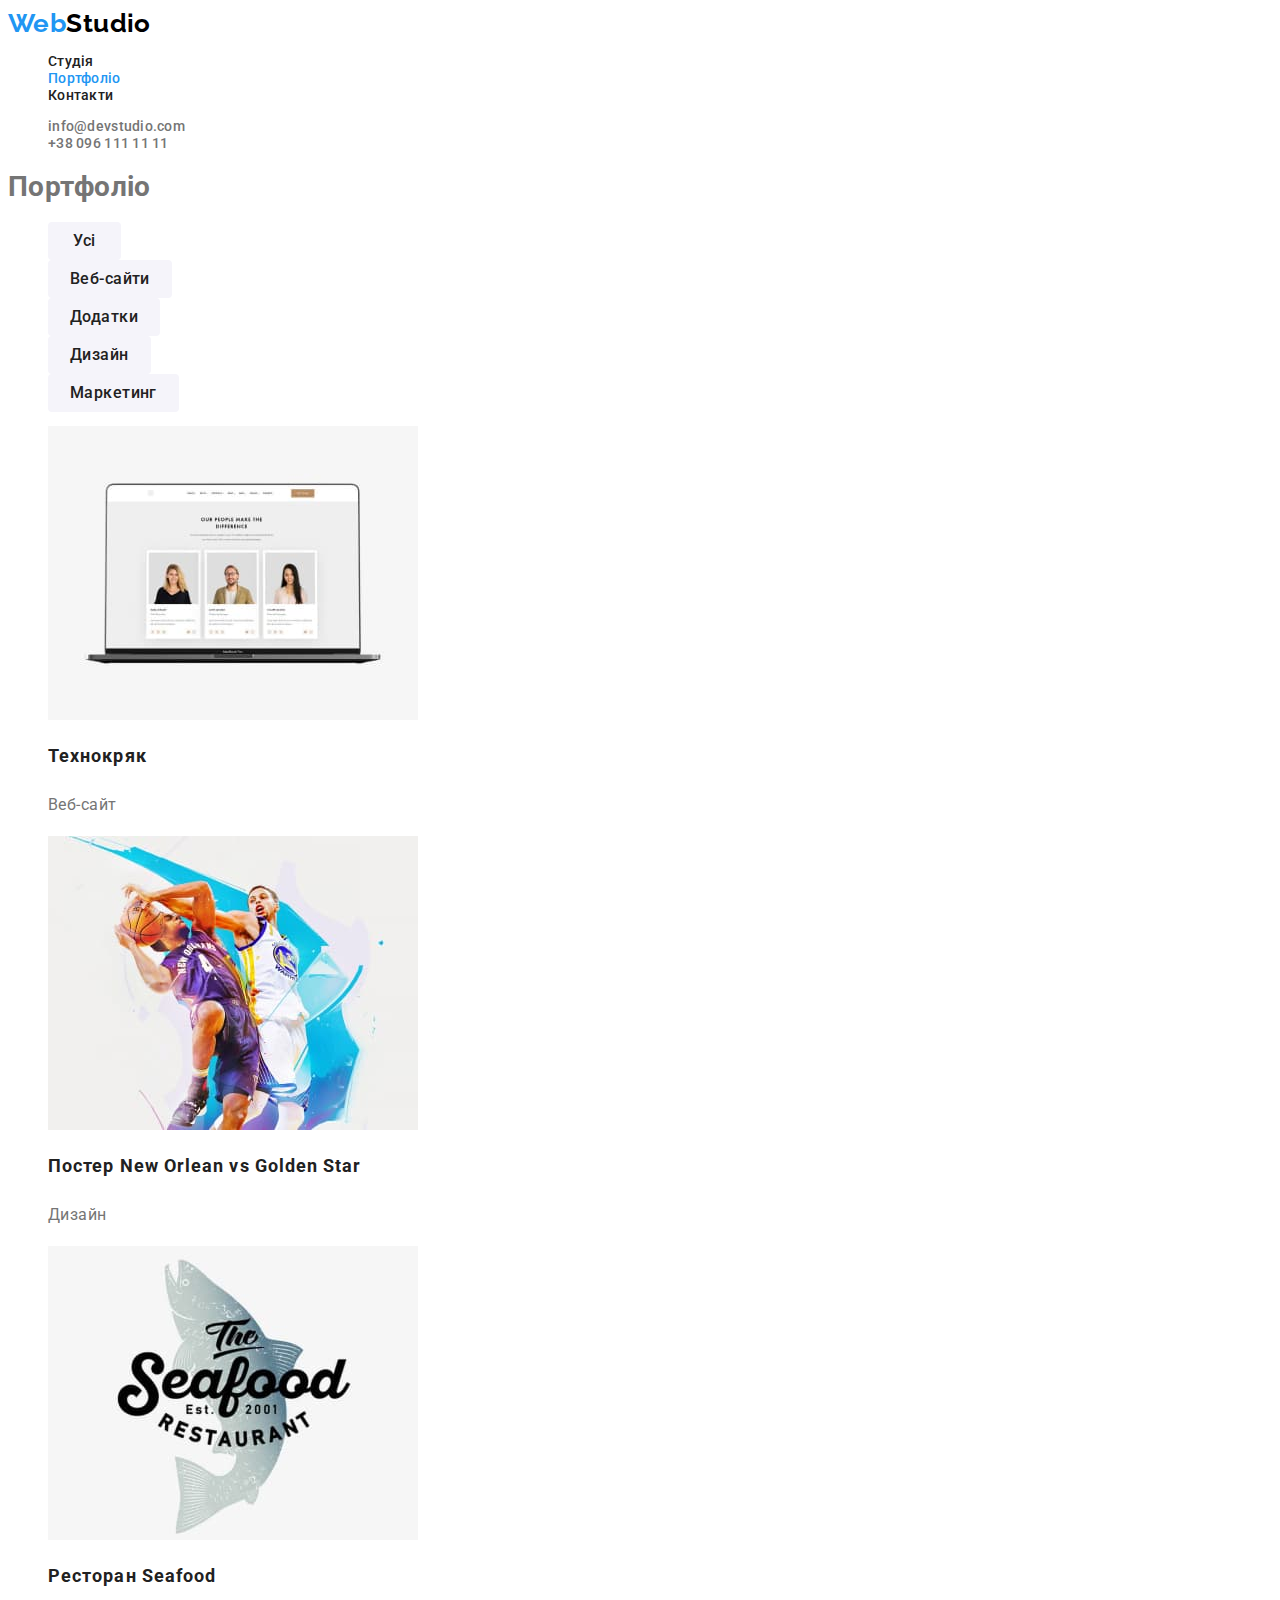
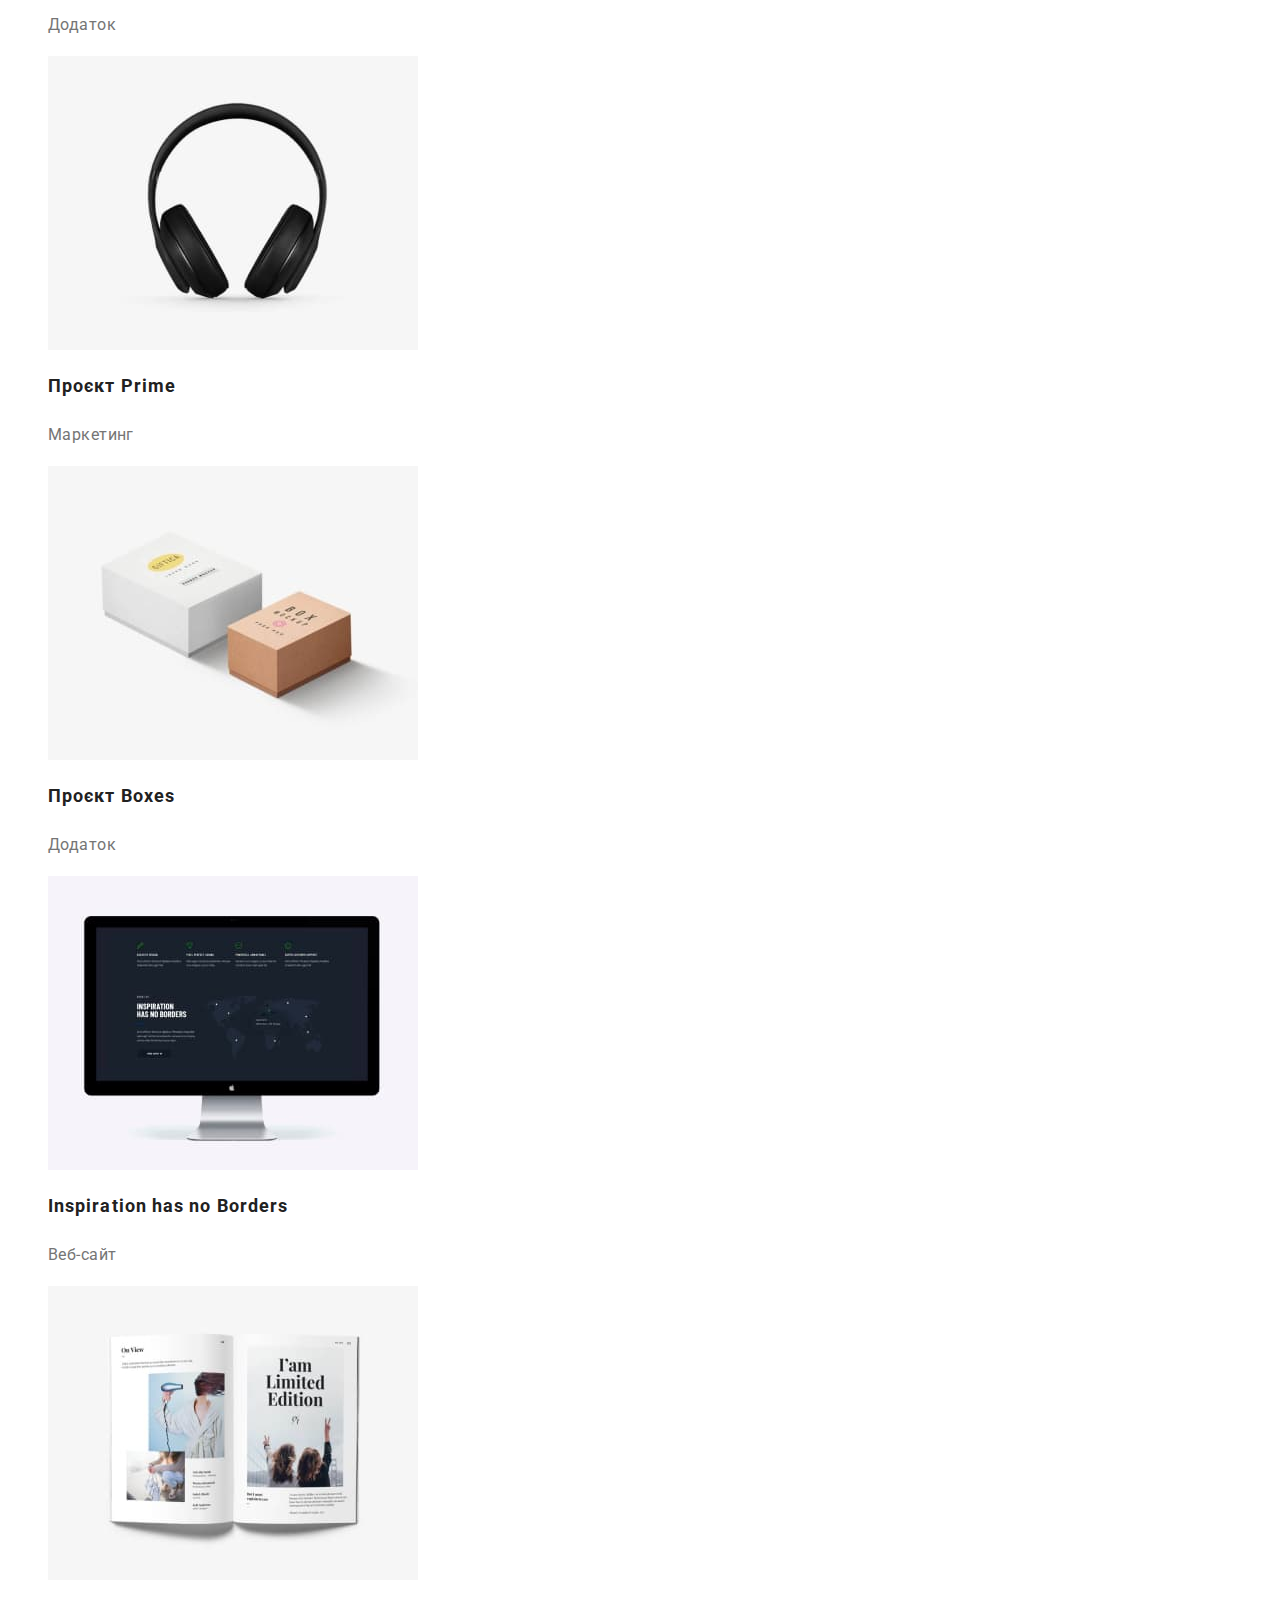
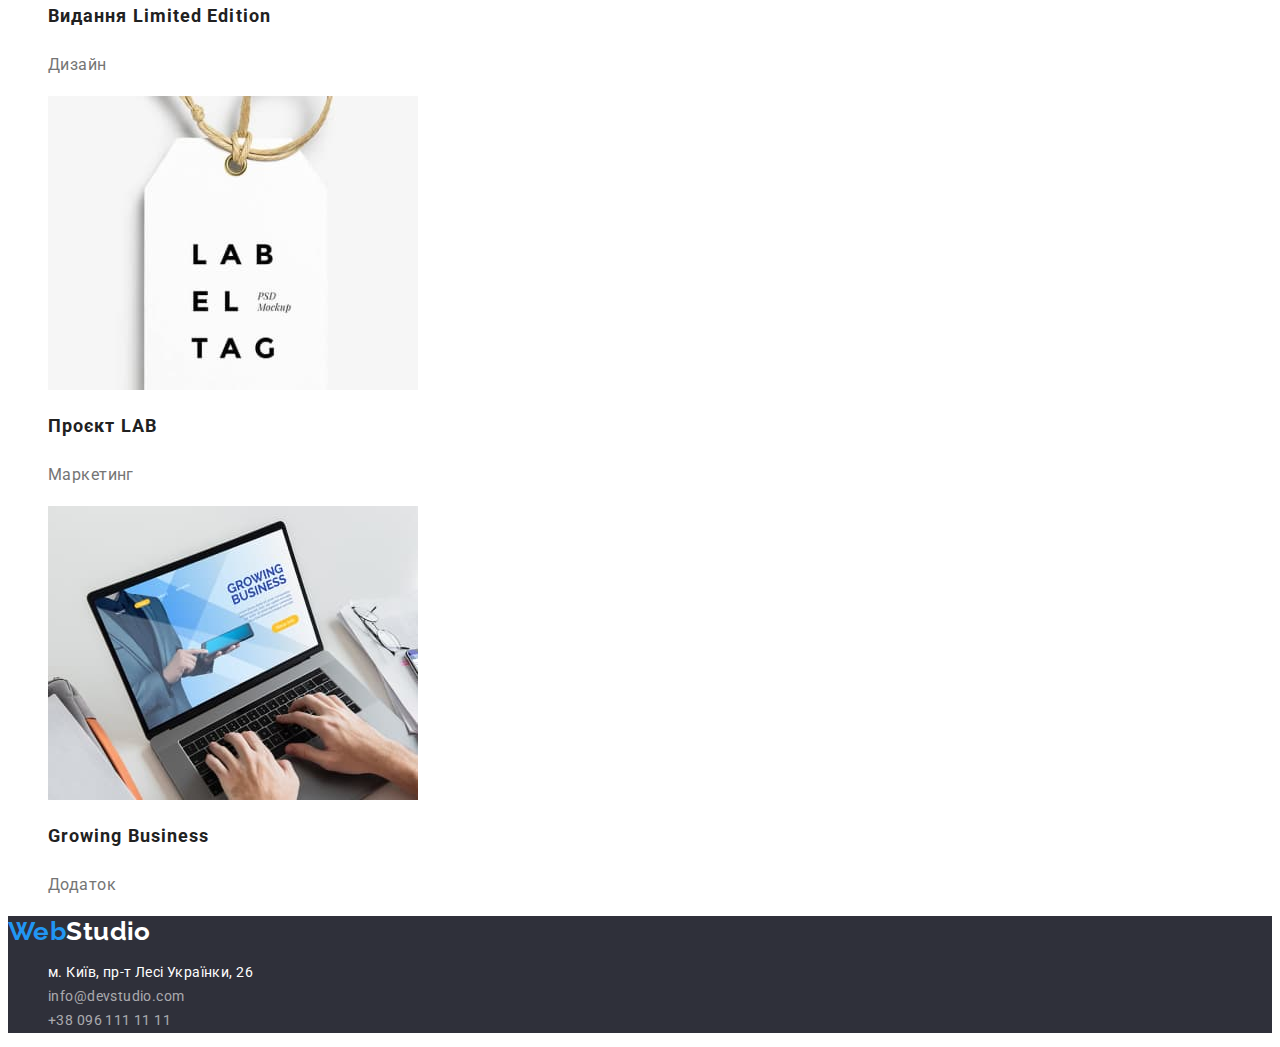
==== portfolio.html @ bb8b854c "добавляет материалы с предидущего дз" ====
<!DOCTYPE html>
<html lang="uk">
  <head>
    <meta charset="UTF-8" />
    <meta http-equiv="X-UA-Compatible" content="IE=edge" />
    <meta name="viewport" content="width=device-width, initial-scale=1.0" />
    <title>Document</title>
    <link
      href="https://fonts.googleapis.com/css2?family=Raleway:wght@700&family=Roboto:wght@400;500;700;900&display=swap"
      rel="stylesheet"
    />
    <link rel="stylesheet" href="./css/styles.css" />
  </head>
  <body>
    <!-- Хедер -->
    <header class="header">
      <nav class="navigation">
        <a href="./index.html" class="logo"><span class="accent">Web</span>Studio</a>
        <ul class="navigation-list list">
          <li class="navigation-link"><a href="./index.html" class="link">Студія</a></li>
          <li class="navigation-link"><a href="./portfolio.html" class="link current">Портфоліо</a></li>
          <li class="navigation-link"><a href="" class="link">Контакти</a></li>
        </ul>
      </nav>
      <ul class="contacts-list list">
        <li class="contacts-item">
          <a href="mailto:info@devstudio.com" class="link">info@devstudio.com</a>
        </li>
        <li class="contacts-item">
          <a href="tel:+380961111111" class="link">+38 096 111 11 11</a>
        </li>
      </ul>
    </header>
    <!-- Основний контент сторінки -->
    <main>
      <section class="gallery">
        <h1 class="gallery-title">Портфоліо</h1>
        <ul class="button-list list">
          <li><button type="button" class="button">Усі</button></li>
          <li><button type="button" class="button">Веб-сайти</button></li>
          <li><button type="button" class="button">Додатки</button></li>
          <li><button type="button" class="button">Дизайн</button></li>
          <li><button type="button" class="button">Маркетинг</button></li>
        </ul>
        <ul class="gallery-list list">
          <li>
            <img
              src="./images/portfolio-gallery-1.jpg"
              alt="ноутбук на якому включений сайт"
              width="370"
            />
            <h2 class="gallery-subtitle">Технокряк</h2>
            <p class="gallery-text">Веб-сайт</p>
          </li>
          <li>
            <img
              src="./images/portfolio-gallery-2.jpg"
              alt="два баскетболіста борються за м'яч"
              width="370"
            />
            <h2 class="gallery-subtitle">
              Постер <span lang="en">New Orlean vs Golden Star</span>
            </h2>
            <p class="gallery-text">Дизайн</p>
          </li>
          <li>
            <img
              src="./images/portfolio-gallery-3.jpg"
              alt="риба з лого ресторану сі фуд"
              width="370"
            />
            <h2 class="gallery-subtitle">Ресторан <span lang="en">Seafood</span></h2>
            <p class="gallery-text">Додаток</p>
          </li>
          <li>
            <img src="./images/portfolio-gallery-4.jpg" alt="чорні навушники" width="370" />
            <h2 class="gallery-subtitle">Проєкт <span lang="en">Prime</span></h2>
            <p class="gallery-text">Маркетинг</p>
          </li>
          <li>
            <img
              src="./images/portfolio-gallery-5.jpg"
              alt="біла та коричнева коробки"
              width="370"
            />
            <h2 class="gallery-subtitle">Проєкт <span lang="en">Boxes</span></h2>
            <p class="gallery-text">Додаток</p>
          </li>
          <li>
            <img
              src="./images/portfolio-gallery-6.jpg"
              alt="екран комп'ютера з включеним сайтом"
              width="370"
            />
            <h2 class="gallery-subtitle" lang="en">Inspiration has no Borders</h2>
            <p class="gallery-text">Веб-сайт</p>
          </li>
          <li>
            <img
              src="./images/portfolio-gallery-7.jpg"
              alt="журнал с картинками та заголовком лімітед едішн"
              width="370"
            />
            <h2 class="gallery-subtitle">Видання <span lang="en">Limited Edition</span></h2>
            <p class="gallery-text">Дизайн</p>
          </li>
          <li>
            <img
              src="./images/portfolio-gallery-8.jpg"
              alt="біла етикетка з надписом лейбл тег"
              width="370"
            />
            <h2 class="gallery-subtitle">Проєкт <span lang="en">LAB</span></h2>
            <p class="gallery-text">Маркетинг</p>
          </li>
          <li>
            <img
              src="./images/portfolio-gallery-9.jpg"
              alt="людина працює з додатком гроуін бізнесс на ноутбуці"
              width="370"
            />
            <h2 class="gallery-subtitle" lang="en">Growing Business</h2>
            <p class="gallery-text">Додаток</p>
          </li>
        </ul>
      </section>
    </main>
    <!-- футер -->
    <footer class="footer">
      <a href="./" class="logo"><span class="accent">Web</span>Studio</a>
      <address class="adress">
        <ul class="adress-list list">
          <li class="adress-item">
            <a
              href="https://goo.gl/maps/CPtrU1FHBa2aNyZL9"
              target="_blank"
              rel="noopener noreferrer nofollow"
              class="link"
              >м. Київ, пр-т Лесі Українки, 26</a
            >
          </li>
          <li class="adress-item">
            <a href="mailto:info@devstudio.com" class="link contact">info@devstudio.com</a>
          </li>
          <li class="adress-item">
            <a href="tel:+380961111111" class="link contact">+38 096 111 11 11</a>
          </li>
        </ul>
      </address>
    </footer>
  </body>
</html>
---- css/styles.css ----
/* primary text color #757575
 secondary text color #212121
 accent color #2196F3
 logo primary color #000000
 adress contacts color rgba(255, 255, 255, 0.6);  
 page white color #FFFFFF
 hero background #2F303A
 secondary background color #F5F4FA*/

:root {
  --primary-text-color: #757575;
  --secondary-text-color: #212121;
  --accent-color: #2196f3;
  --logo-primary-color: #000000;
  --page-white-color: #ffffff;
  --hero-background-color: #2f303a;
  --secondary-background-color: #f5f4fa;
  --adress-contacts-color: rgba(255, 255, 255, 0.6);
}

/* УТИЛИТЫ */
/* ---------------------------- */

body {
  font-family: 'Roboto', sans-serif;
  font-size: 14px;
  letter-spacing: 0.03em;
  color: var(--primary-text-color);
}

.link {
  text-decoration: none;
}

.navigation-link .link.current {
  color: var(--accent-color);
}

/* ---------------------------- */

.logo {
  font-family: 'Raleway', sans-serif;
  font-weight: 700;
  font-size: 26px;
  line-height: 1.19;
  text-decoration: none;
  color: var(--logo-primary-color);
}

.list {
  list-style: none;
}

.title {
  font-size: 36px;
  line-height: 1.17;
  text-align: center;
  color: var(--secondary-text-color);
}

.accent {
  color: var(--accent-color);
}

.button {
  font-family: inherit;
  font-weight: 700;
  font-size: 16px;
  line-height: 1.88;
  letter-spacing: 0.06em;
  color: var(--page-white-color);

  background-color: var(--accent-color);

  cursor: pointer;

  border: none;
  border-radius: 4px;
  padding: 10px 32px;
  min-width: 73px;
}

/* хедер */

.navigation-list .link {
  font-weight: 500;
  line-height: 1.14;
  letter-spacing: 0.02em;
  color: var(--secondary-text-color);
}

.navigation-list .link:hover,
.navigation-list .link:focus {
  color: var(--accent-color);
}

.contacts-list .link {
  font-weight: 500;
  font-size: 14px;
  line-height: 1.14;
  letter-spacing: 0.02em;
  color: inherit;
}

.contacts-list .link:hover,
.contacts-list .link:focus {
  color: var(--accent-color);
}

/* герой */

.hero {
  background-color: var(--hero-background-color);
}

.hero-title {
  font-weight: 900;
  font-size: 44px;
  line-height: 1.36;
  text-align: center;
  letter-spacing: 0.06em;
  text-transform: uppercase;
  color: var(--page-white-color);
}

.hero .button {
  font-family: inherit;
  font-weight: 700;
  font-size: 16px;
  line-height: 1.88;
  letter-spacing: 0.06em;
  color: var(--page-white-color);

  background-color: var(--accent-color);

  cursor: pointer;
}

/* Секція наші переваги */

.features-subtitle {
  font-size: inherit;
  line-height: 1.14;
  text-transform: uppercase;
  color: var(--secondary-text-color);
}

.features-text {
  line-height: 1.71;
}

/* Секція чим ми займаємось */

/* Секція наша команда */

.team {
  background-color: var(--secondary-background-color);
}

.team-subtitle {
  font-weight: 500;
  font-size: 16px;
  line-height: 1.19;
  text-align: center;
  color: var(--secondary-text-color);
}

.team .position {
  font-size: 16px;
  line-height: 1.19;
  text-align: center;
}

/* футер */

.footer {
  background-color: var(--hero-background-color);
}

.footer .logo {
  color: var(--page-white-color);
}

.adress .link {
  font-style: normal;
}

.adress .link.contact {
  color: var(--adress-contacts-color);
  line-height: 1.71;
}

.adress .link.contact:hover,
.adress .link.contact:focus {
  color: var(--accent-color);
}

.adress .link {
  color: var(--page-white-color);
  line-height: 1.71;
}

.adress .link:hover,
.adress .link:focus {
  color: var(--accent-color);
}

/* сторінка портфоліо */

/* Основний контент сторінки портфоліо */

.gallery .button {
  font-weight: 500;
  line-height: 1.62;
  letter-spacing: inherit;
  color: var(--secondary-text-color);

  background-color: var(--secondary-background-color);

  padding: 6px 22px;
}

.gallery .button:hover,
.gallery .button:focus {
  background-color: var(--accent-color);
  color: var(--page-white-color);
}

.gallery-subtitle {
  font-size: 18px;
  line-height: 2;
  letter-spacing: 0.06em;
  color: var(--secondary-text-color);
}

.gallery-text {
  font-size: 16px;
  line-height: 1.88;
}
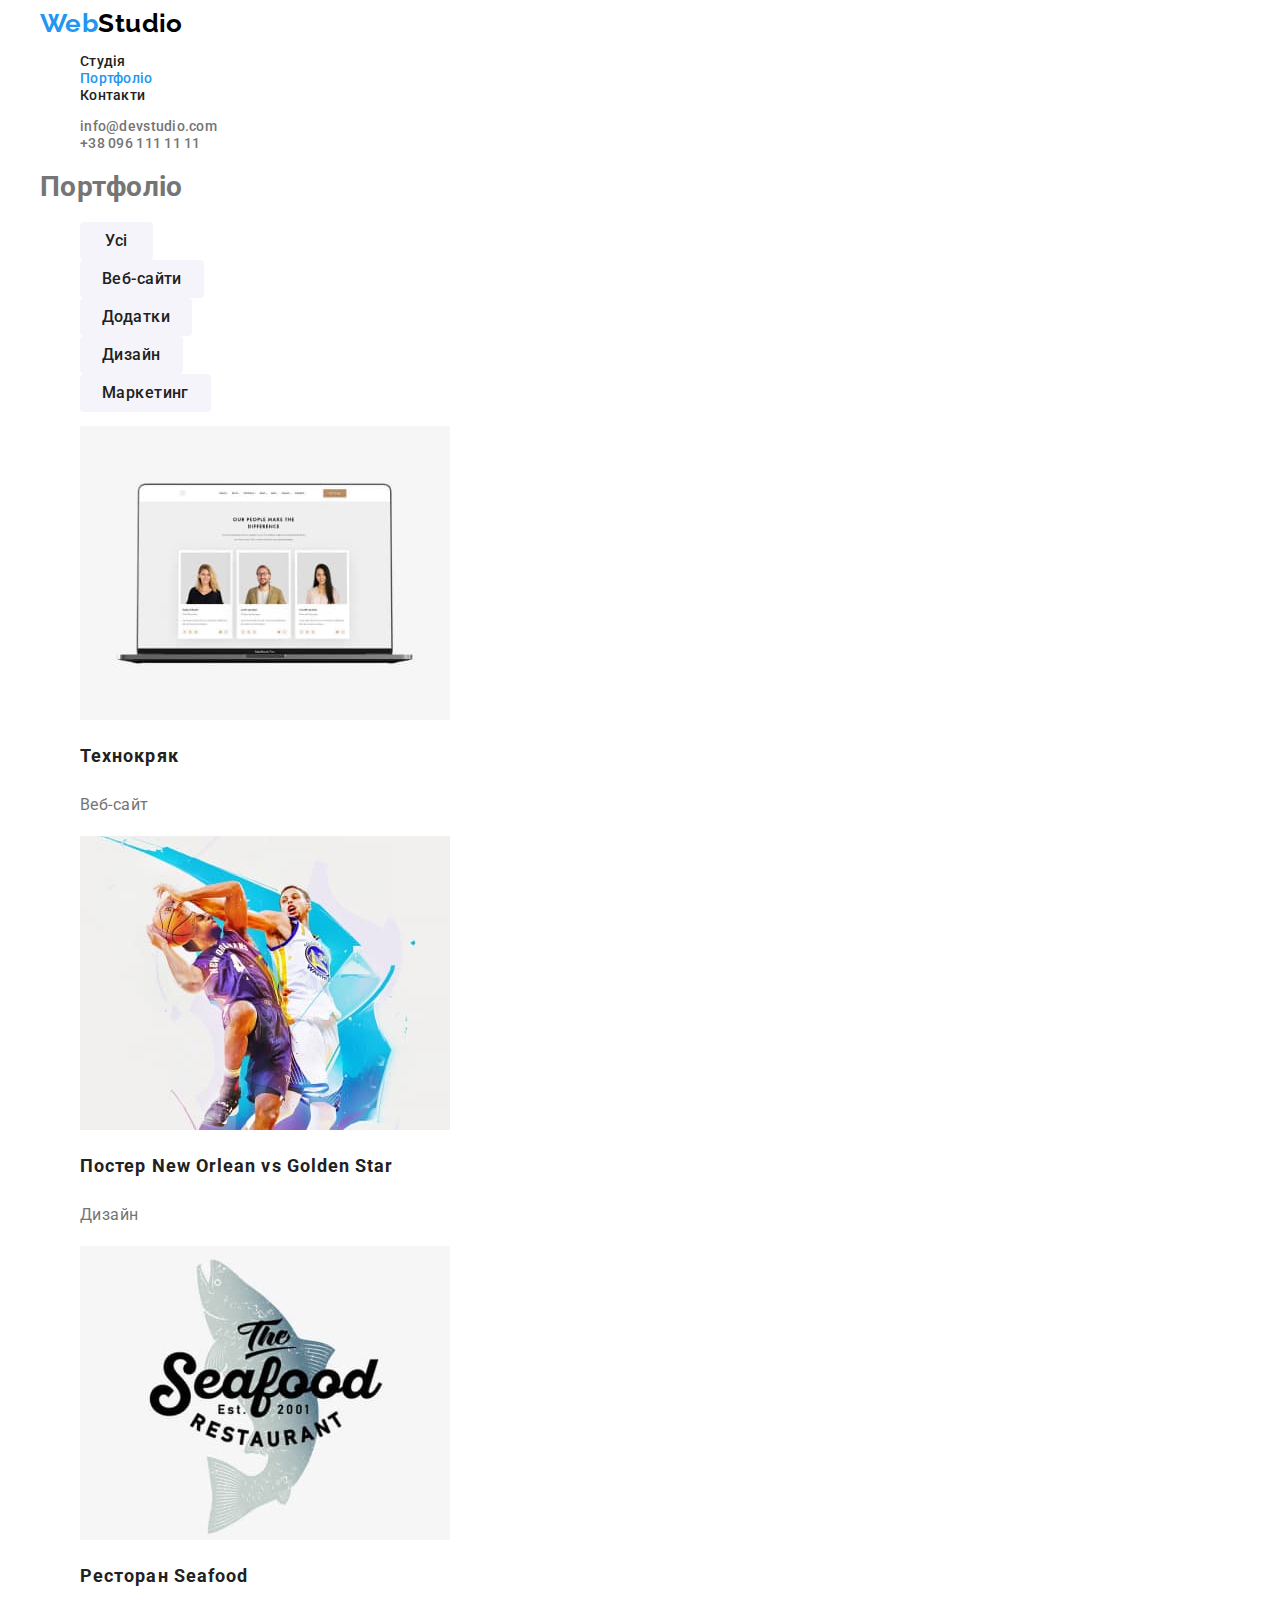
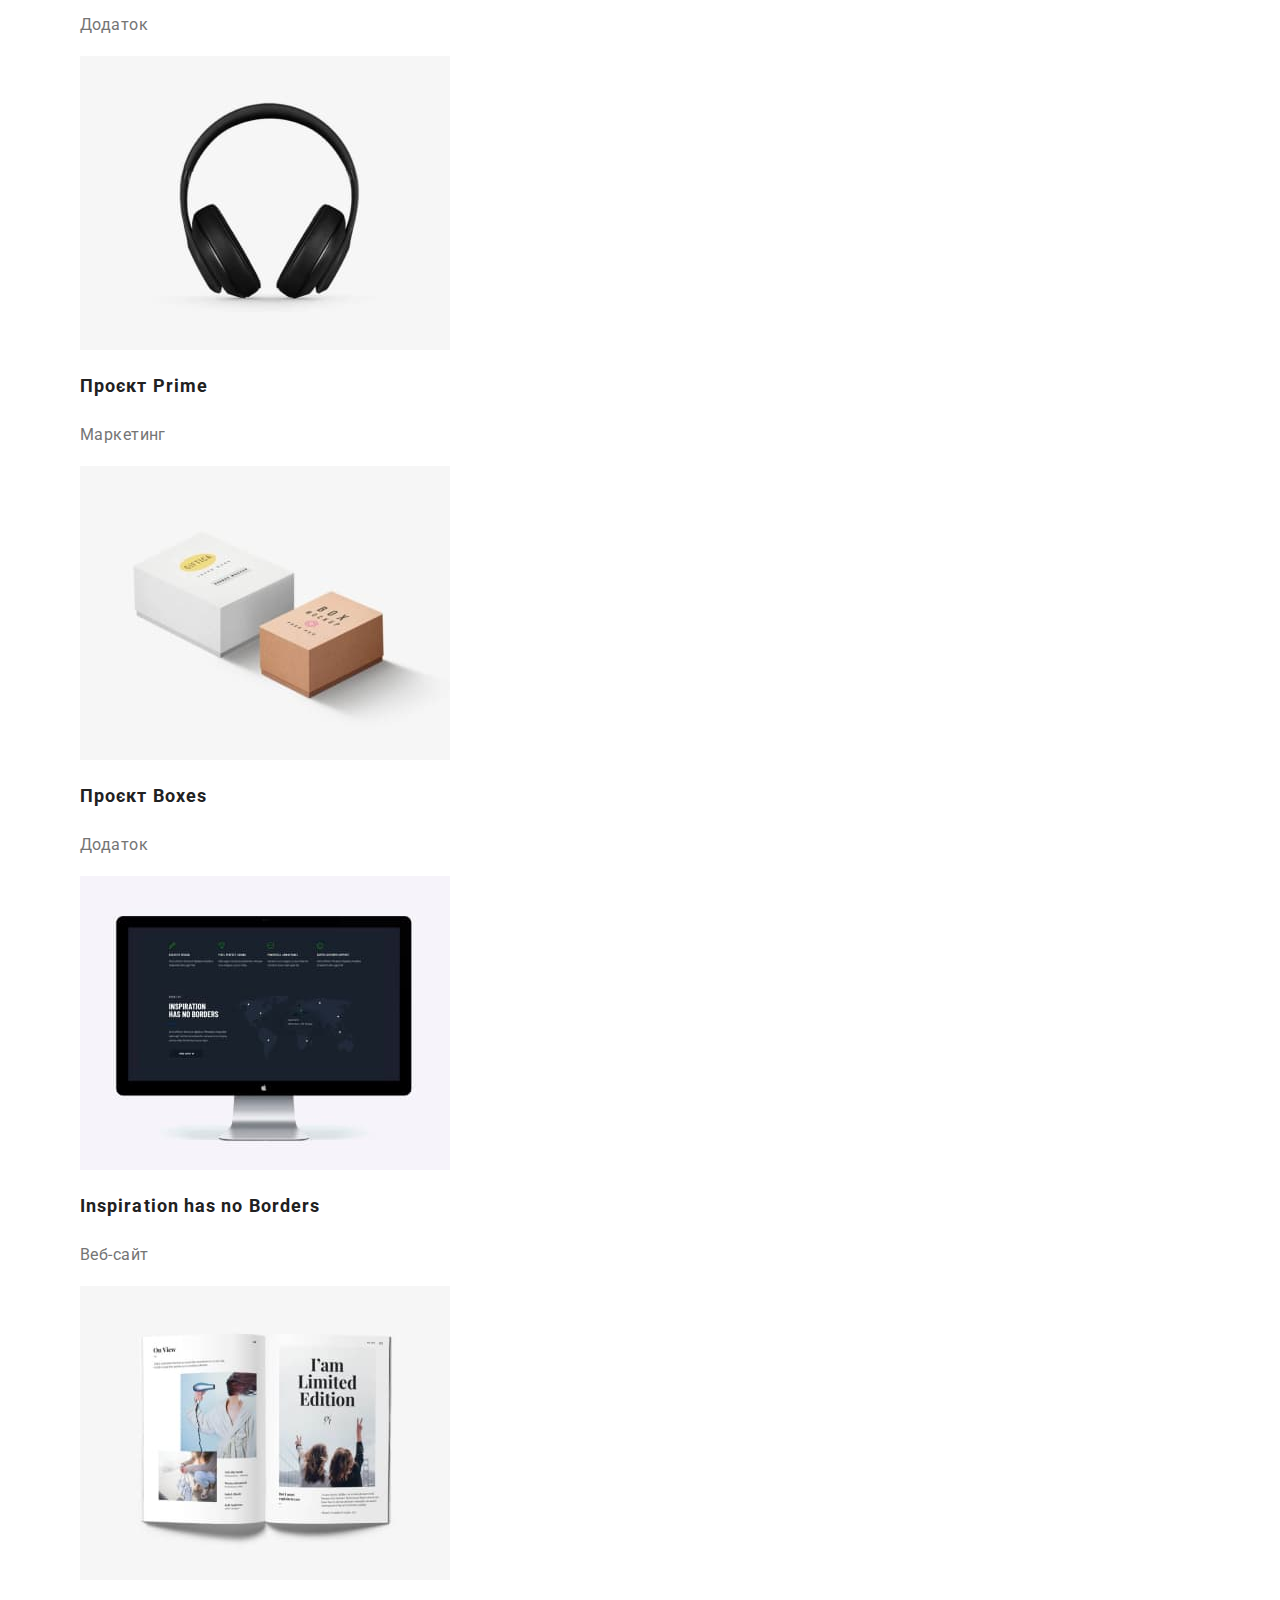
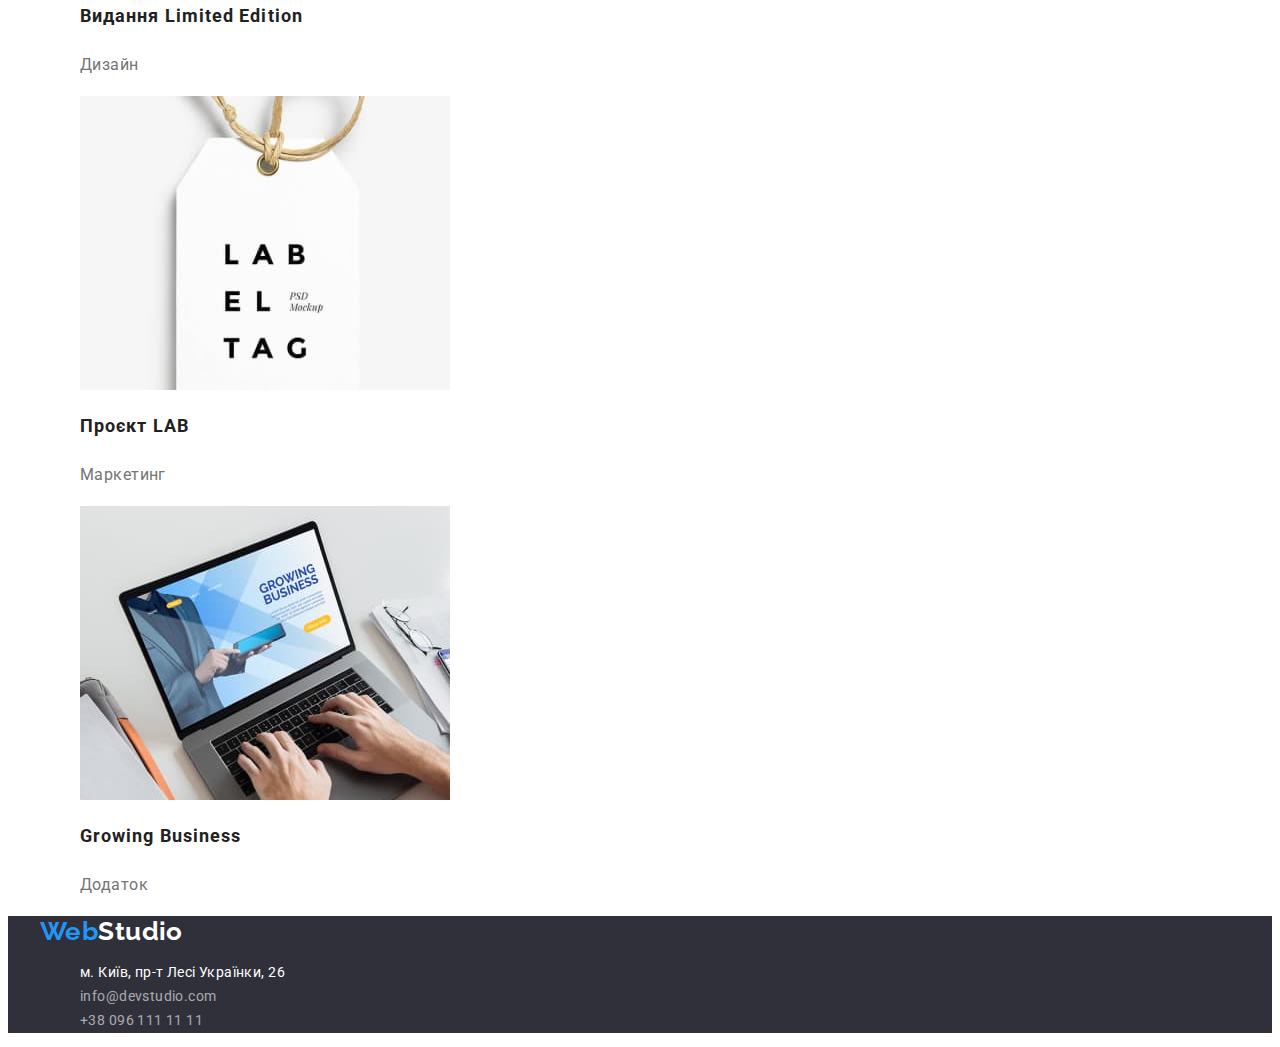
==== commit 58ed7762: "добавляет утилиту container" ====
--- a/portfolio.html
+++ b/portfolio.html
@@ -14,139 +14,147 @@
   <body>
     <!-- Хедер -->
     <header class="header">
-      <nav class="navigation">
-        <a href="./index.html" class="logo"><span class="accent">Web</span>Studio</a>
-        <ul class="navigation-list list">
-          <li class="navigation-link"><a href="./index.html" class="link">Студія</a></li>
-          <li class="navigation-link"><a href="./portfolio.html" class="link current">Портфоліо</a></li>
-          <li class="navigation-link"><a href="" class="link">Контакти</a></li>
+      <div class="container">
+        <nav class="navigation">
+          <a href="./index.html" class="logo"><span class="accent">Web</span>Studio</a>
+          <ul class="navigation-list list">
+            <li class="navigation-link"><a href="./index.html" class="link">Студія</a></li>
+            <li class="navigation-link">
+              <a href="./portfolio.html" class="link current">Портфоліо</a>
+            </li>
+            <li class="navigation-link"><a href="" class="link">Контакти</a></li>
+          </ul>
+        </nav>
+        <ul class="contacts-list list">
+          <li class="contacts-item">
+            <a href="mailto:info@devstudio.com" class="link">info@devstudio.com</a>
+          </li>
+          <li class="contacts-item">
+            <a href="tel:+380961111111" class="link">+38 096 111 11 11</a>
+          </li>
         </ul>
-      </nav>
-      <ul class="contacts-list list">
-        <li class="contacts-item">
-          <a href="mailto:info@devstudio.com" class="link">info@devstudio.com</a>
-        </li>
-        <li class="contacts-item">
-          <a href="tel:+380961111111" class="link">+38 096 111 11 11</a>
-        </li>
-      </ul>
+      </div>
     </header>
     <!-- Основний контент сторінки -->
     <main>
       <section class="gallery">
-        <h1 class="gallery-title">Портфоліо</h1>
-        <ul class="button-list list">
-          <li><button type="button" class="button">Усі</button></li>
-          <li><button type="button" class="button">Веб-сайти</button></li>
-          <li><button type="button" class="button">Додатки</button></li>
-          <li><button type="button" class="button">Дизайн</button></li>
-          <li><button type="button" class="button">Маркетинг</button></li>
-        </ul>
-        <ul class="gallery-list list">
-          <li>
-            <img
-              src="./images/portfolio-gallery-1.jpg"
-              alt="ноутбук на якому включений сайт"
-              width="370"
-            />
-            <h2 class="gallery-subtitle">Технокряк</h2>
-            <p class="gallery-text">Веб-сайт</p>
-          </li>
-          <li>
-            <img
-              src="./images/portfolio-gallery-2.jpg"
-              alt="два баскетболіста борються за м'яч"
-              width="370"
-            />
-            <h2 class="gallery-subtitle">
-              Постер <span lang="en">New Orlean vs Golden Star</span>
-            </h2>
-            <p class="gallery-text">Дизайн</p>
-          </li>
-          <li>
-            <img
-              src="./images/portfolio-gallery-3.jpg"
-              alt="риба з лого ресторану сі фуд"
-              width="370"
-            />
-            <h2 class="gallery-subtitle">Ресторан <span lang="en">Seafood</span></h2>
-            <p class="gallery-text">Додаток</p>
-          </li>
-          <li>
-            <img src="./images/portfolio-gallery-4.jpg" alt="чорні навушники" width="370" />
-            <h2 class="gallery-subtitle">Проєкт <span lang="en">Prime</span></h2>
-            <p class="gallery-text">Маркетинг</p>
-          </li>
-          <li>
-            <img
-              src="./images/portfolio-gallery-5.jpg"
-              alt="біла та коричнева коробки"
-              width="370"
-            />
-            <h2 class="gallery-subtitle">Проєкт <span lang="en">Boxes</span></h2>
-            <p class="gallery-text">Додаток</p>
-          </li>
-          <li>
-            <img
-              src="./images/portfolio-gallery-6.jpg"
-              alt="екран комп'ютера з включеним сайтом"
-              width="370"
-            />
-            <h2 class="gallery-subtitle" lang="en">Inspiration has no Borders</h2>
-            <p class="gallery-text">Веб-сайт</p>
-          </li>
-          <li>
-            <img
-              src="./images/portfolio-gallery-7.jpg"
-              alt="журнал с картинками та заголовком лімітед едішн"
-              width="370"
-            />
-            <h2 class="gallery-subtitle">Видання <span lang="en">Limited Edition</span></h2>
-            <p class="gallery-text">Дизайн</p>
-          </li>
-          <li>
-            <img
-              src="./images/portfolio-gallery-8.jpg"
-              alt="біла етикетка з надписом лейбл тег"
-              width="370"
-            />
-            <h2 class="gallery-subtitle">Проєкт <span lang="en">LAB</span></h2>
-            <p class="gallery-text">Маркетинг</p>
-          </li>
-          <li>
-            <img
-              src="./images/portfolio-gallery-9.jpg"
-              alt="людина працює з додатком гроуін бізнесс на ноутбуці"
-              width="370"
-            />
-            <h2 class="gallery-subtitle" lang="en">Growing Business</h2>
-            <p class="gallery-text">Додаток</p>
-          </li>
-        </ul>
+        <div class="container">
+          <h1 class="gallery-title">Портфоліо</h1>
+          <ul class="button-list list">
+            <li><button type="button" class="button">Усі</button></li>
+            <li><button type="button" class="button">Веб-сайти</button></li>
+            <li><button type="button" class="button">Додатки</button></li>
+            <li><button type="button" class="button">Дизайн</button></li>
+            <li><button type="button" class="button">Маркетинг</button></li>
+          </ul>
+          <ul class="gallery-list list">
+            <li>
+              <img
+                src="./images/portfolio-gallery-1.jpg"
+                alt="ноутбук на якому включений сайт"
+                width="370"
+              />
+              <h2 class="gallery-subtitle">Технокряк</h2>
+              <p class="gallery-text">Веб-сайт</p>
+            </li>
+            <li>
+              <img
+                src="./images/portfolio-gallery-2.jpg"
+                alt="два баскетболіста борються за м'яч"
+                width="370"
+              />
+              <h2 class="gallery-subtitle">
+                Постер <span lang="en">New Orlean vs Golden Star</span>
+              </h2>
+              <p class="gallery-text">Дизайн</p>
+            </li>
+            <li>
+              <img
+                src="./images/portfolio-gallery-3.jpg"
+                alt="риба з лого ресторану сі фуд"
+                width="370"
+              />
+              <h2 class="gallery-subtitle">Ресторан <span lang="en">Seafood</span></h2>
+              <p class="gallery-text">Додаток</p>
+            </li>
+            <li>
+              <img src="./images/portfolio-gallery-4.jpg" alt="чорні навушники" width="370" />
+              <h2 class="gallery-subtitle">Проєкт <span lang="en">Prime</span></h2>
+              <p class="gallery-text">Маркетинг</p>
+            </li>
+            <li>
+              <img
+                src="./images/portfolio-gallery-5.jpg"
+                alt="біла та коричнева коробки"
+                width="370"
+              />
+              <h2 class="gallery-subtitle">Проєкт <span lang="en">Boxes</span></h2>
+              <p class="gallery-text">Додаток</p>
+            </li>
+            <li>
+              <img
+                src="./images/portfolio-gallery-6.jpg"
+                alt="екран комп'ютера з включеним сайтом"
+                width="370"
+              />
+              <h2 class="gallery-subtitle" lang="en">Inspiration has no Borders</h2>
+              <p class="gallery-text">Веб-сайт</p>
+            </li>
+            <li>
+              <img
+                src="./images/portfolio-gallery-7.jpg"
+                alt="журнал с картинками та заголовком лімітед едішн"
+                width="370"
+              />
+              <h2 class="gallery-subtitle">Видання <span lang="en">Limited Edition</span></h2>
+              <p class="gallery-text">Дизайн</p>
+            </li>
+            <li>
+              <img
+                src="./images/portfolio-gallery-8.jpg"
+                alt="біла етикетка з надписом лейбл тег"
+                width="370"
+              />
+              <h2 class="gallery-subtitle">Проєкт <span lang="en">LAB</span></h2>
+              <p class="gallery-text">Маркетинг</p>
+            </li>
+            <li>
+              <img
+                src="./images/portfolio-gallery-9.jpg"
+                alt="людина працює з додатком гроуін бізнесс на ноутбуці"
+                width="370"
+              />
+              <h2 class="gallery-subtitle" lang="en">Growing Business</h2>
+              <p class="gallery-text">Додаток</p>
+            </li>
+          </ul>
+        </div>
       </section>
     </main>
     <!-- футер -->
     <footer class="footer">
-      <a href="./" class="logo"><span class="accent">Web</span>Studio</a>
-      <address class="adress">
-        <ul class="adress-list list">
-          <li class="adress-item">
-            <a
-              href="https://goo.gl/maps/CPtrU1FHBa2aNyZL9"
-              target="_blank"
-              rel="noopener noreferrer nofollow"
-              class="link"
-              >м. Київ, пр-т Лесі Українки, 26</a
-            >
-          </li>
-          <li class="adress-item">
-            <a href="mailto:info@devstudio.com" class="link contact">info@devstudio.com</a>
-          </li>
-          <li class="adress-item">
-            <a href="tel:+380961111111" class="link contact">+38 096 111 11 11</a>
-          </li>
-        </ul>
-      </address>
+      <div class="container">
+        <a href="./" class="logo"><span class="accent">Web</span>Studio</a>
+        <address class="adress">
+          <ul class="adress-list list">
+            <li class="adress-item">
+              <a
+                href="https://goo.gl/maps/CPtrU1FHBa2aNyZL9"
+                target="_blank"
+                rel="noopener noreferrer nofollow"
+                class="link"
+                >м. Київ, пр-т Лесі Українки, 26</a
+              >
+            </li>
+            <li class="adress-item">
+              <a href="mailto:info@devstudio.com" class="link contact">info@devstudio.com</a>
+            </li>
+            <li class="adress-item">
+              <a href="tel:+380961111111" class="link contact">+38 096 111 11 11</a>
+            </li>
+          </ul>
+        </address>
+      </div>
     </footer>
   </body>
 </html>
--- a/css/styles.css
+++ b/css/styles.css
@@ -36,6 +36,12 @@
   color: var(--accent-color);
 }
 
+.container {
+  width: 1200px;
+  padding: 0 15px;
+  margin: 0 auto;
+}
+
 /* ---------------------------- */
 
 .logo {
@@ -121,6 +127,8 @@
   letter-spacing: 0.06em;
   text-transform: uppercase;
   color: var(--page-white-color);
+
+
 }
 
 .hero .button {
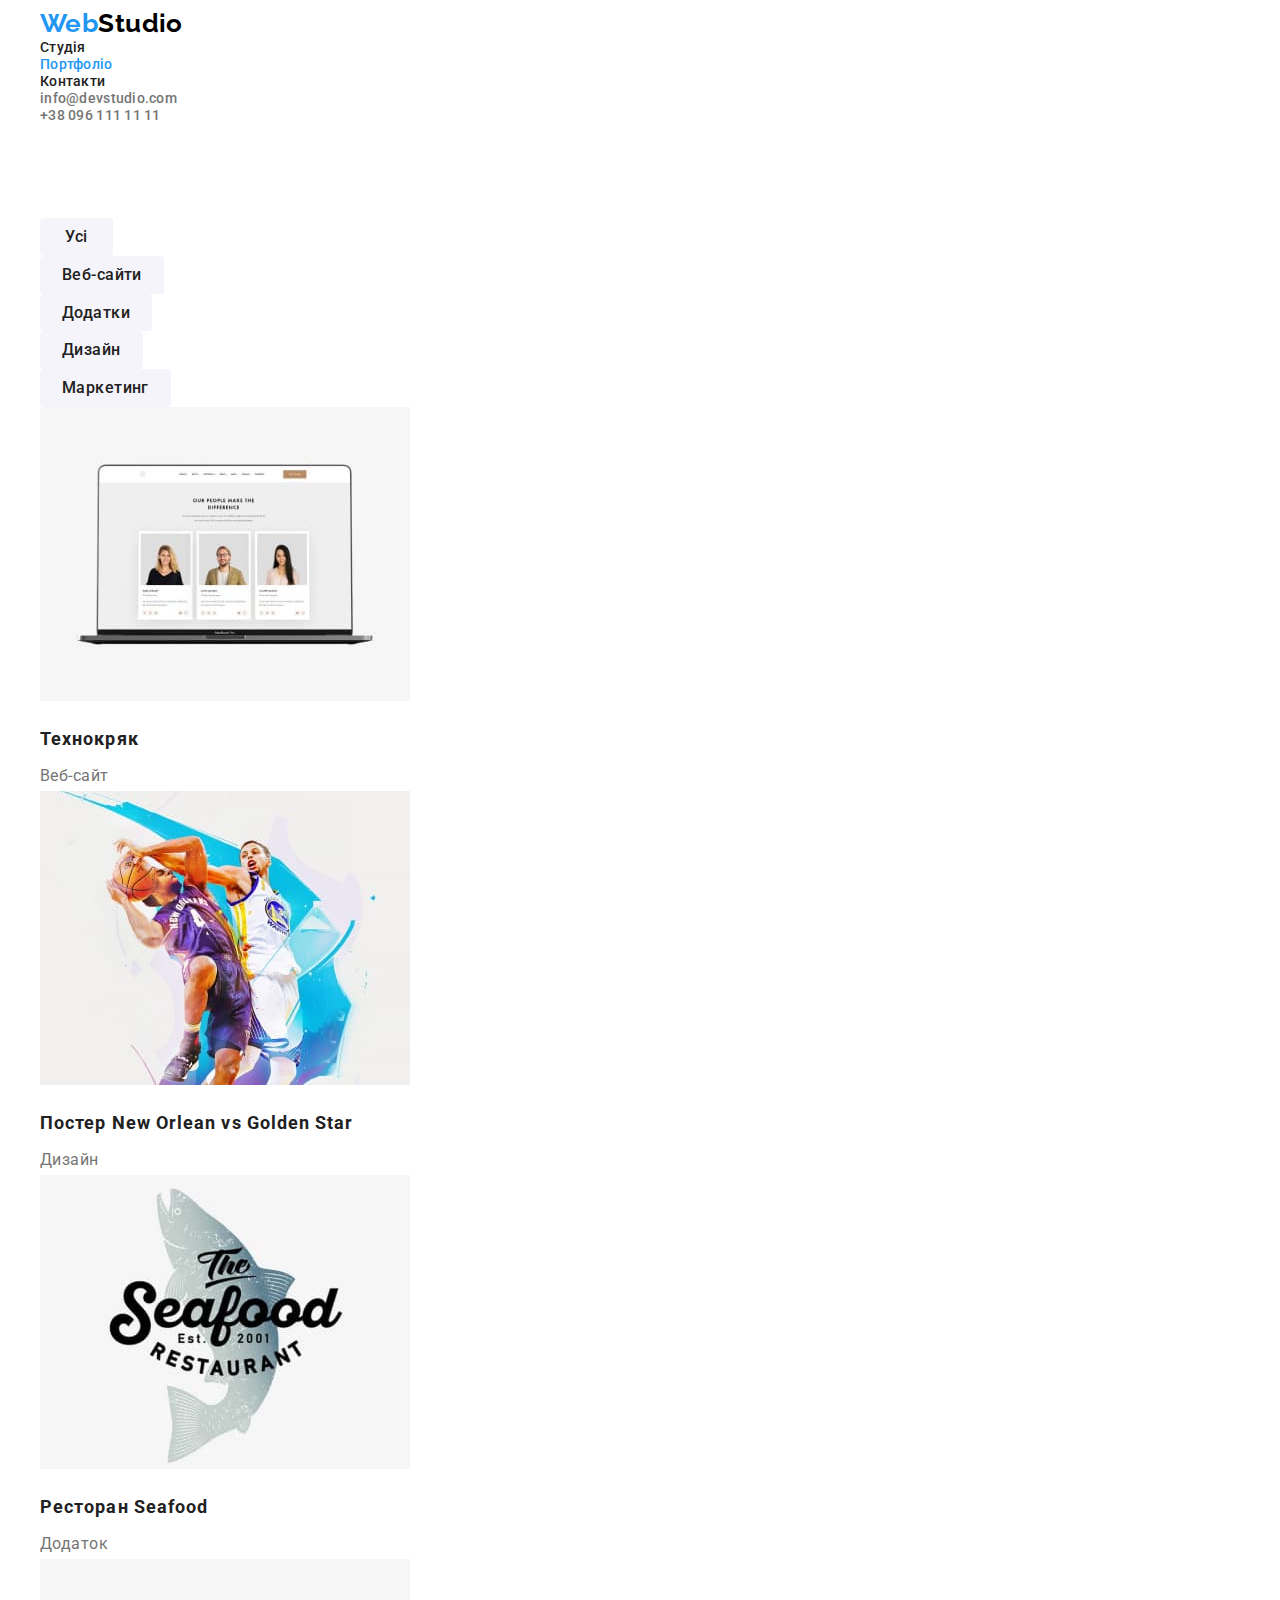
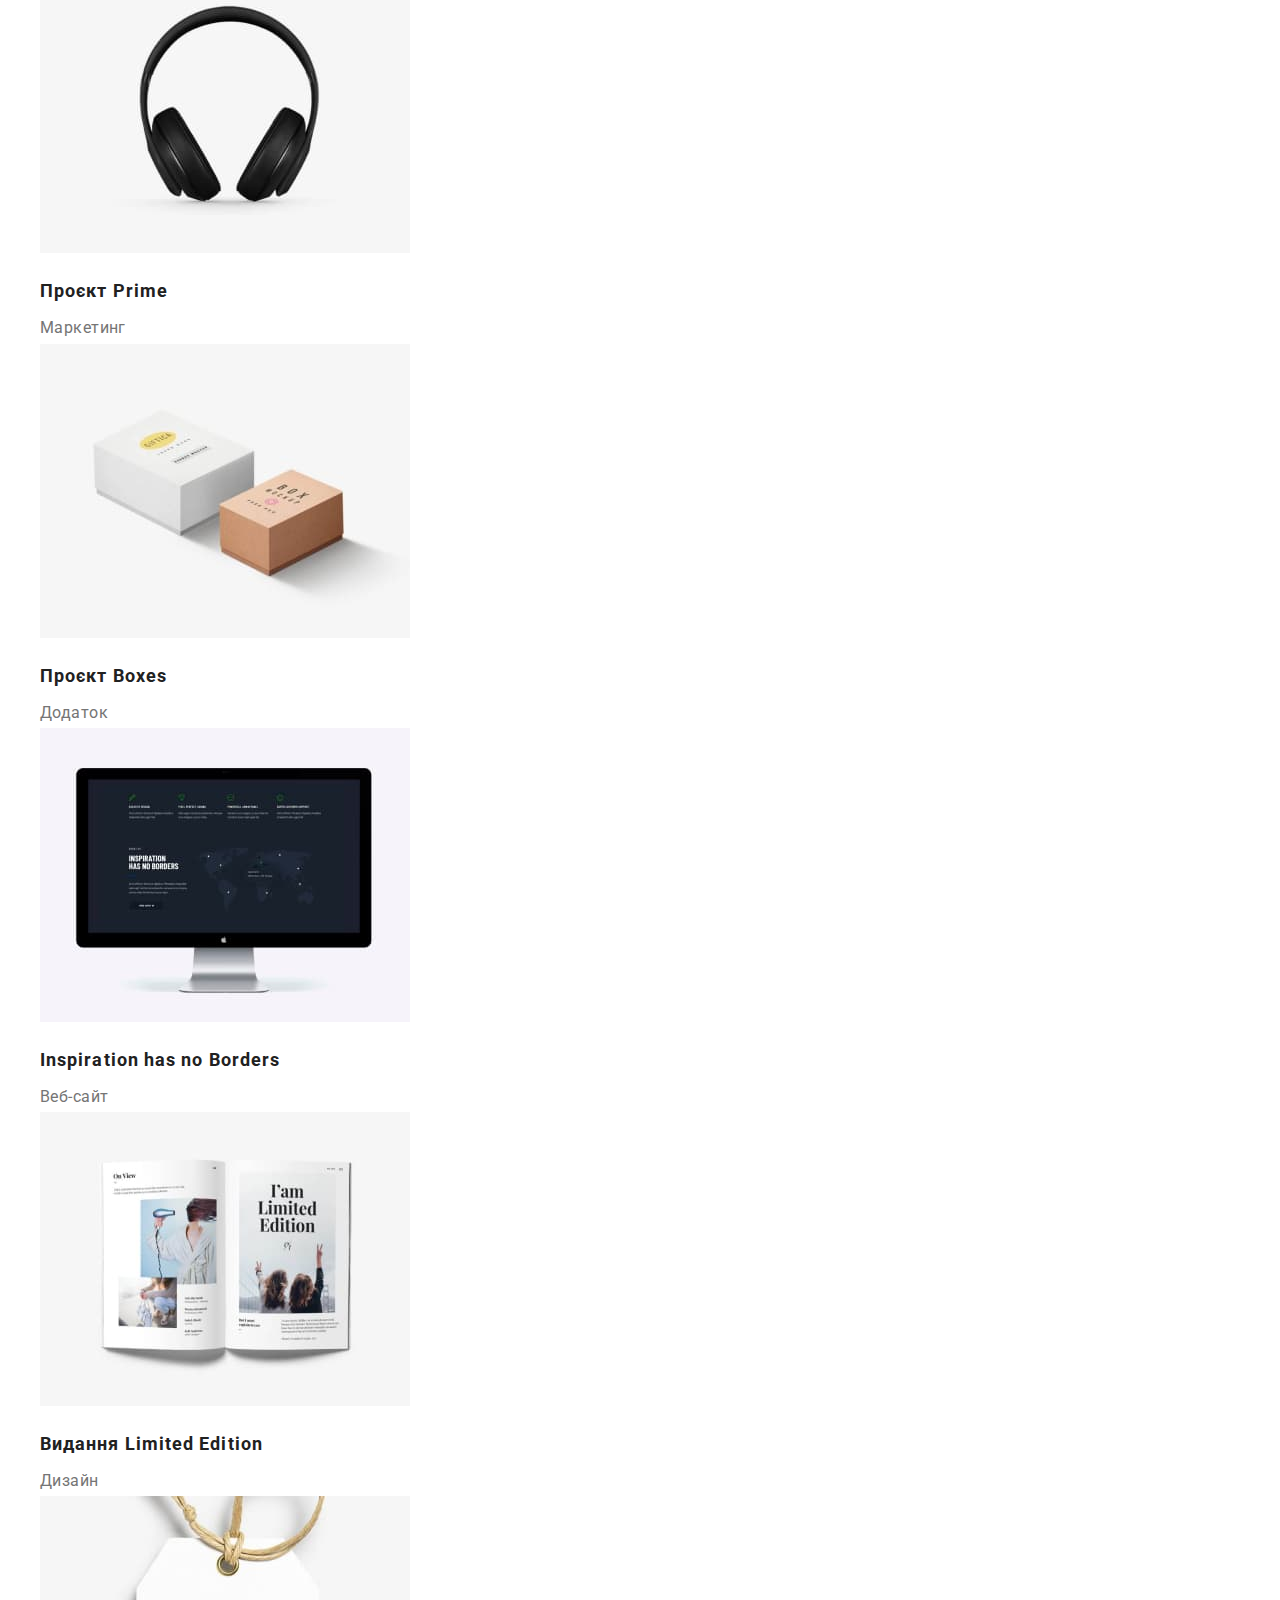
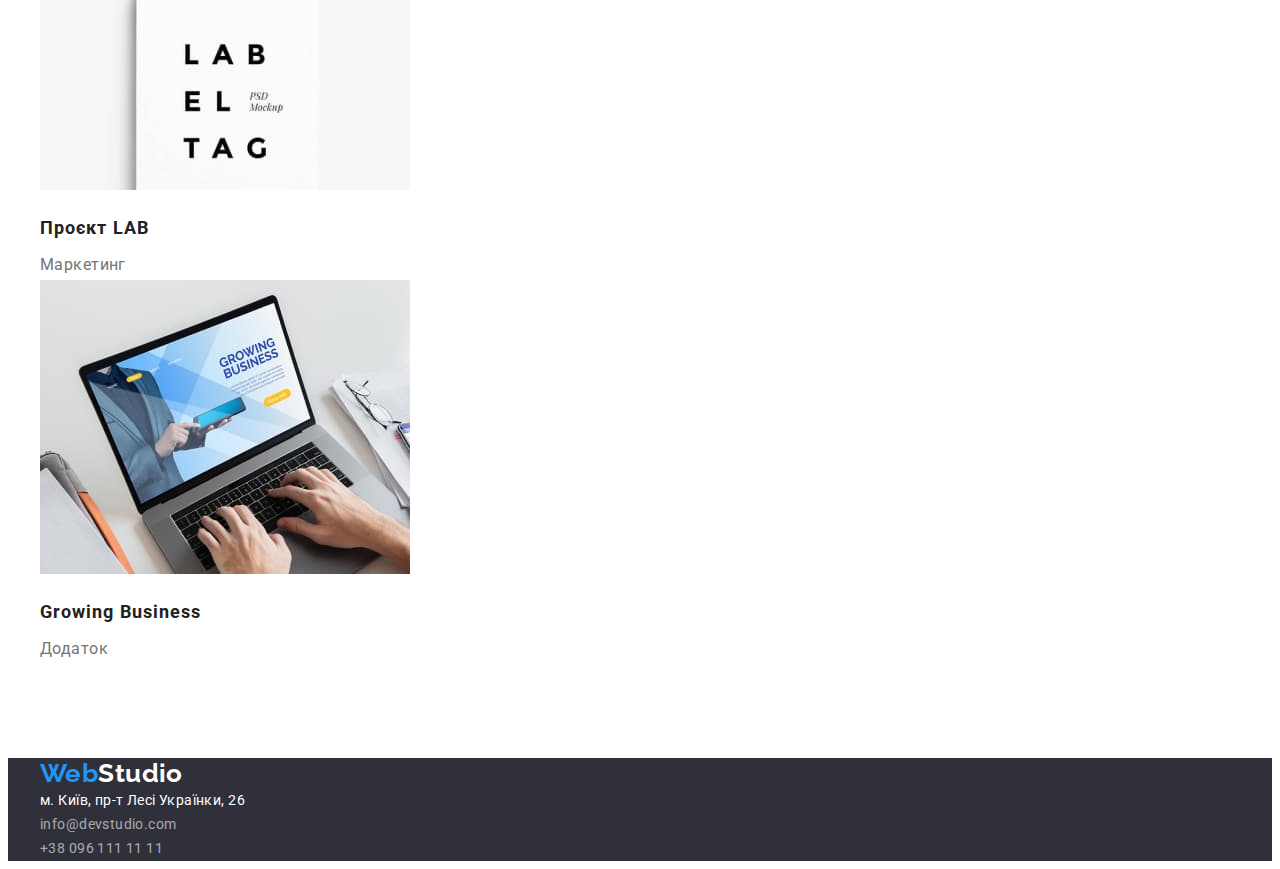
==== commit e9fd80f0: "добавляет значения margin и padding" ====
--- a/portfolio.html
+++ b/portfolio.html
@@ -39,7 +39,7 @@
     <main>
       <section class="gallery">
         <div class="container">
-          <h1 class="gallery-title">Портфоліо</h1>
+          <h1 class="gallery-title visually-hidden">Портфоліо</h1>
           <ul class="button-list list">
             <li><button type="button" class="button">Усі</button></li>
             <li><button type="button" class="button">Веб-сайти</button></li>
@@ -53,6 +53,7 @@
                 src="./images/portfolio-gallery-1.jpg"
                 alt="ноутбук на якому включений сайт"
                 width="370"
+                class="image"
               />
               <h2 class="gallery-subtitle">Технокряк</h2>
               <p class="gallery-text">Веб-сайт</p>
@@ -62,6 +63,7 @@
                 src="./images/portfolio-gallery-2.jpg"
                 alt="два баскетболіста борються за м'яч"
                 width="370"
+                class="image"
               />
               <h2 class="gallery-subtitle">
                 Постер <span lang="en">New Orlean vs Golden Star</span>
@@ -73,12 +75,18 @@
                 src="./images/portfolio-gallery-3.jpg"
                 alt="риба з лого ресторану сі фуд"
                 width="370"
+                class="image"
               />
               <h2 class="gallery-subtitle">Ресторан <span lang="en">Seafood</span></h2>
               <p class="gallery-text">Додаток</p>
             </li>
             <li>
-              <img src="./images/portfolio-gallery-4.jpg" alt="чорні навушники" width="370" />
+              <img
+                src="./images/portfolio-gallery-4.jpg"
+                alt="чорні навушники"
+                width="370"
+                class="image"
+              />
               <h2 class="gallery-subtitle">Проєкт <span lang="en">Prime</span></h2>
               <p class="gallery-text">Маркетинг</p>
             </li>
@@ -87,6 +95,7 @@
                 src="./images/portfolio-gallery-5.jpg"
                 alt="біла та коричнева коробки"
                 width="370"
+                class="image"
               />
               <h2 class="gallery-subtitle">Проєкт <span lang="en">Boxes</span></h2>
               <p class="gallery-text">Додаток</p>
@@ -96,6 +105,7 @@
                 src="./images/portfolio-gallery-6.jpg"
                 alt="екран комп'ютера з включеним сайтом"
                 width="370"
+                class="image"
               />
               <h2 class="gallery-subtitle" lang="en">Inspiration has no Borders</h2>
               <p class="gallery-text">Веб-сайт</p>
@@ -105,6 +115,7 @@
                 src="./images/portfolio-gallery-7.jpg"
                 alt="журнал с картинками та заголовком лімітед едішн"
                 width="370"
+                class="image"
               />
               <h2 class="gallery-subtitle">Видання <span lang="en">Limited Edition</span></h2>
               <p class="gallery-text">Дизайн</p>
@@ -114,6 +125,7 @@
                 src="./images/portfolio-gallery-8.jpg"
                 alt="біла етикетка з надписом лейбл тег"
                 width="370"
+                class="image"
               />
               <h2 class="gallery-subtitle">Проєкт <span lang="en">LAB</span></h2>
               <p class="gallery-text">Маркетинг</p>
@@ -123,6 +135,7 @@
                 src="./images/portfolio-gallery-9.jpg"
                 alt="людина працює з додатком гроуін бізнесс на ноутбуці"
                 width="370"
+                class="image"
               />
               <h2 class="gallery-subtitle" lang="en">Growing Business</h2>
               <p class="gallery-text">Додаток</p>
--- a/css/styles.css
+++ b/css/styles.css
@@ -18,7 +18,7 @@
   --adress-contacts-color: rgba(255, 255, 255, 0.6);
 }
 
-/* УТИЛИТЫ */
+/* УТІЛІТИ */
 /* ---------------------------- */
 
 body {
@@ -40,6 +40,23 @@
   width: 1200px;
   padding: 0 15px;
   margin: 0 auto;
+}
+
+.visually-hidden {
+  position: absolute;
+    white-space: nowrap;
+    width: 1px;
+    height: 1px;
+    overflow: hidden;
+    border: 0;
+    padding: 0;
+    clip: rect(0 0 0 0);
+    clip-path: inset(50%);
+    margin: -1px;
+}
+
+.image {
+  display: block;
 }
 
 /* ---------------------------- */
@@ -55,6 +72,8 @@
 
 .list {
   list-style: none;
+  margin: 0;
+  padding: 0;
 }
 
 .title {
@@ -117,18 +136,21 @@
 
 .hero {
   background-color: var(--hero-background-color);
+  text-align: center;
+  padding-top: 200px;
+  padding-bottom: 200px;
 }
 
 .hero-title {
   font-weight: 900;
   font-size: 44px;
   line-height: 1.36;
-  text-align: center;
   letter-spacing: 0.06em;
   text-transform: uppercase;
   color: var(--page-white-color);
 
-
+  margin-top: 0;
+  margin-bottom: 30px;
 }
 
 .hero .button {
@@ -145,19 +167,41 @@
 }
 
 /* Секція наші переваги */
+
+.features {
+  padding-top: 94px;
+  padding-bottom: 94px;
+}
 
 .features-subtitle {
   font-size: inherit;
   line-height: 1.14;
   text-transform: uppercase;
   color: var(--secondary-text-color);
+
+  margin-top: 0;
+  margin-bottom: 10px;
 }
 
 .features-text {
   line-height: 1.71;
+  margin: 0;
 }
 
 /* Секція чим ми займаємось */
+
+.services {
+  padding-bottom: 94px;
+}
+
+.services-title {
+  margin-top: 0;
+  margin-bottom: 50px;
+}
+
+.services-image {
+  display: block;
+}
 
 /* Секція наша команда */
 
@@ -165,18 +209,31 @@
   background-color: var(--secondary-background-color);
 }
 
+.team-title {
+  margin-top: 0;
+  margin-bottom: 50px;
+}
+
+.team .image {
+  margin-bottom: 30px;
+}
+
 .team-subtitle {
   font-weight: 500;
   font-size: 16px;
   line-height: 1.19;
   text-align: center;
   color: var(--secondary-text-color);
+
+  margin-top: 0;
+  margin-bottom: 10px;
 }
 
 .team .position {
   font-size: 16px;
   line-height: 1.19;
   text-align: center;
+  margin: 0;
 }
 
 /* футер */
@@ -216,6 +273,11 @@
 /* сторінка портфоліо */
 
 /* Основний контент сторінки портфоліо */
+
+.gallery {
+  padding-top: 94px;
+  padding-bottom: 94px;
+}
 
 .gallery .button {
   font-weight: 500;
@@ -228,6 +290,10 @@
   padding: 6px 22px;
 }
 
+.gallery .image {
+  margin-bottom: 20px;
+}
+
 .gallery .button:hover,
 .gallery .button:focus {
   background-color: var(--accent-color);
@@ -239,9 +305,13 @@
   line-height: 2;
   letter-spacing: 0.06em;
   color: var(--secondary-text-color);
+
+  margin-top: 0;
+  margin-bottom: 4px;
 }
 
 .gallery-text {
   font-size: 16px;
   line-height: 1.88;
-}
+  margin: 0;
+}
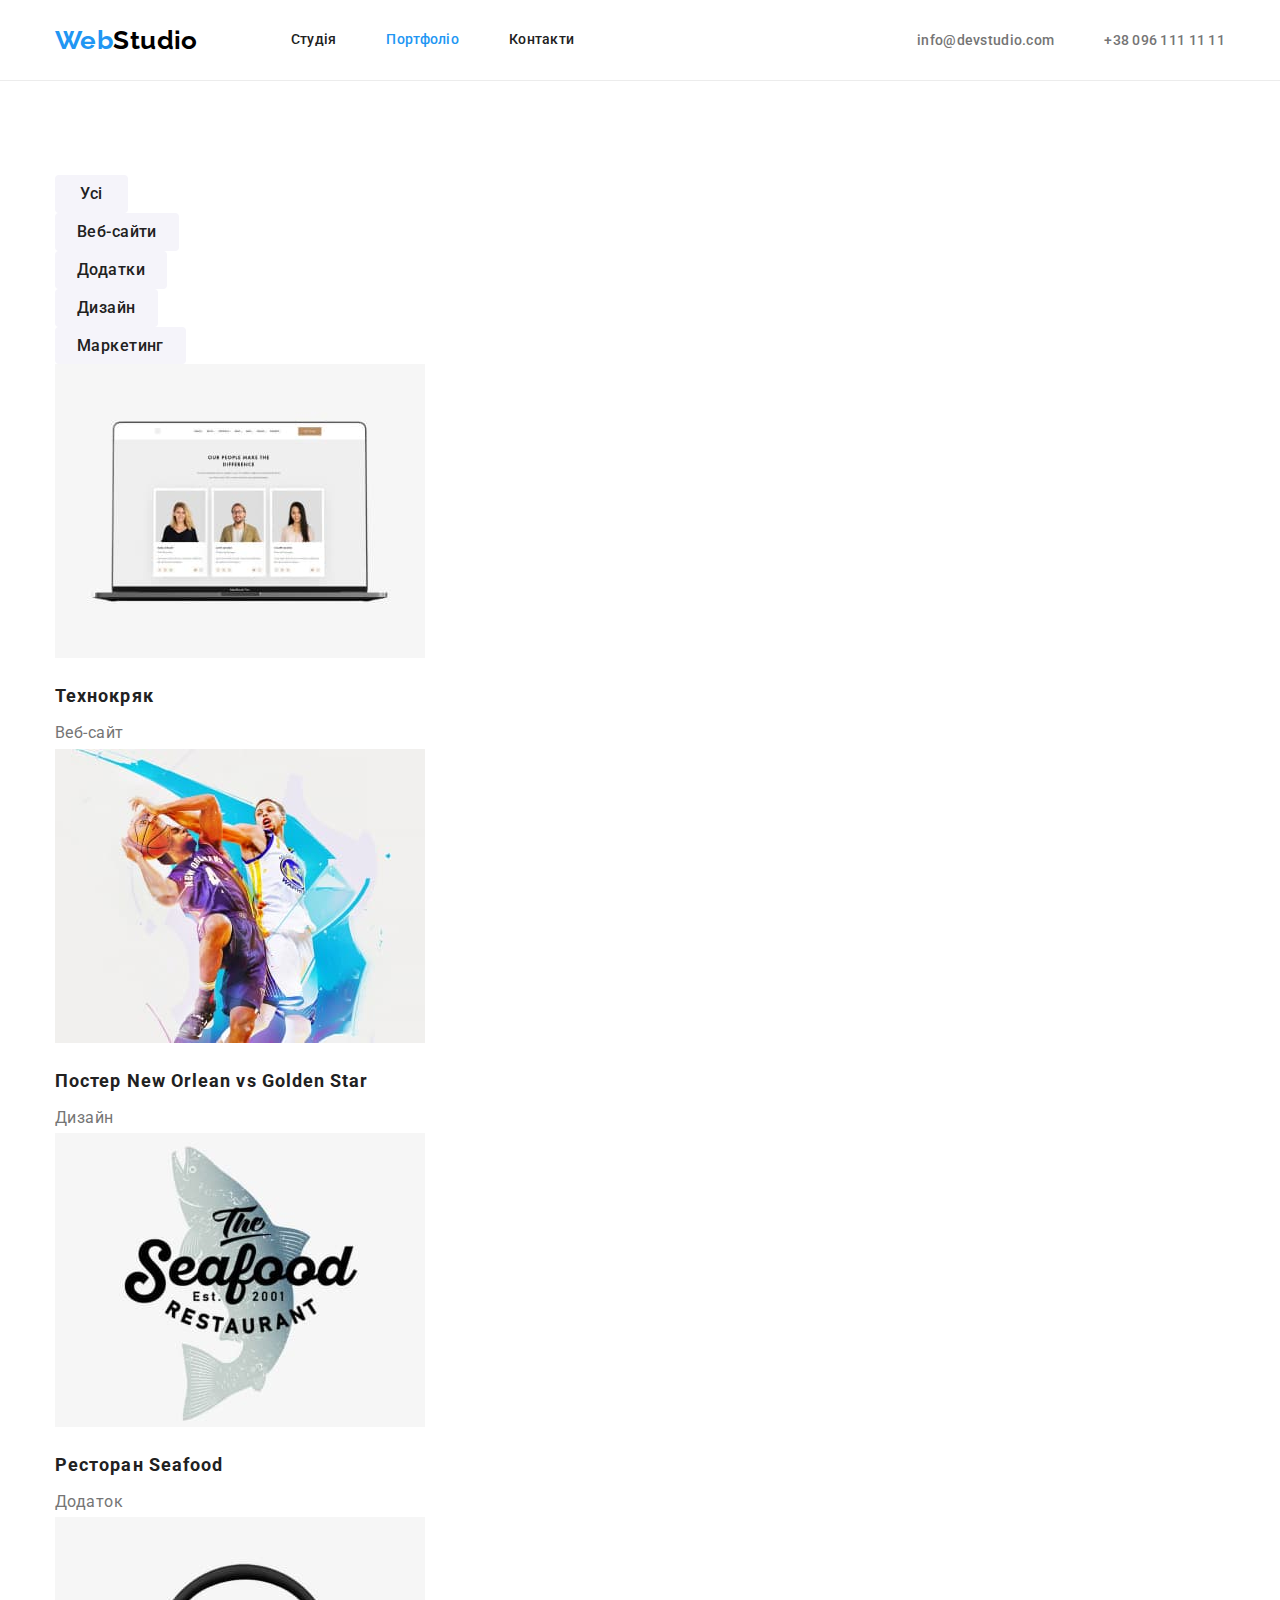
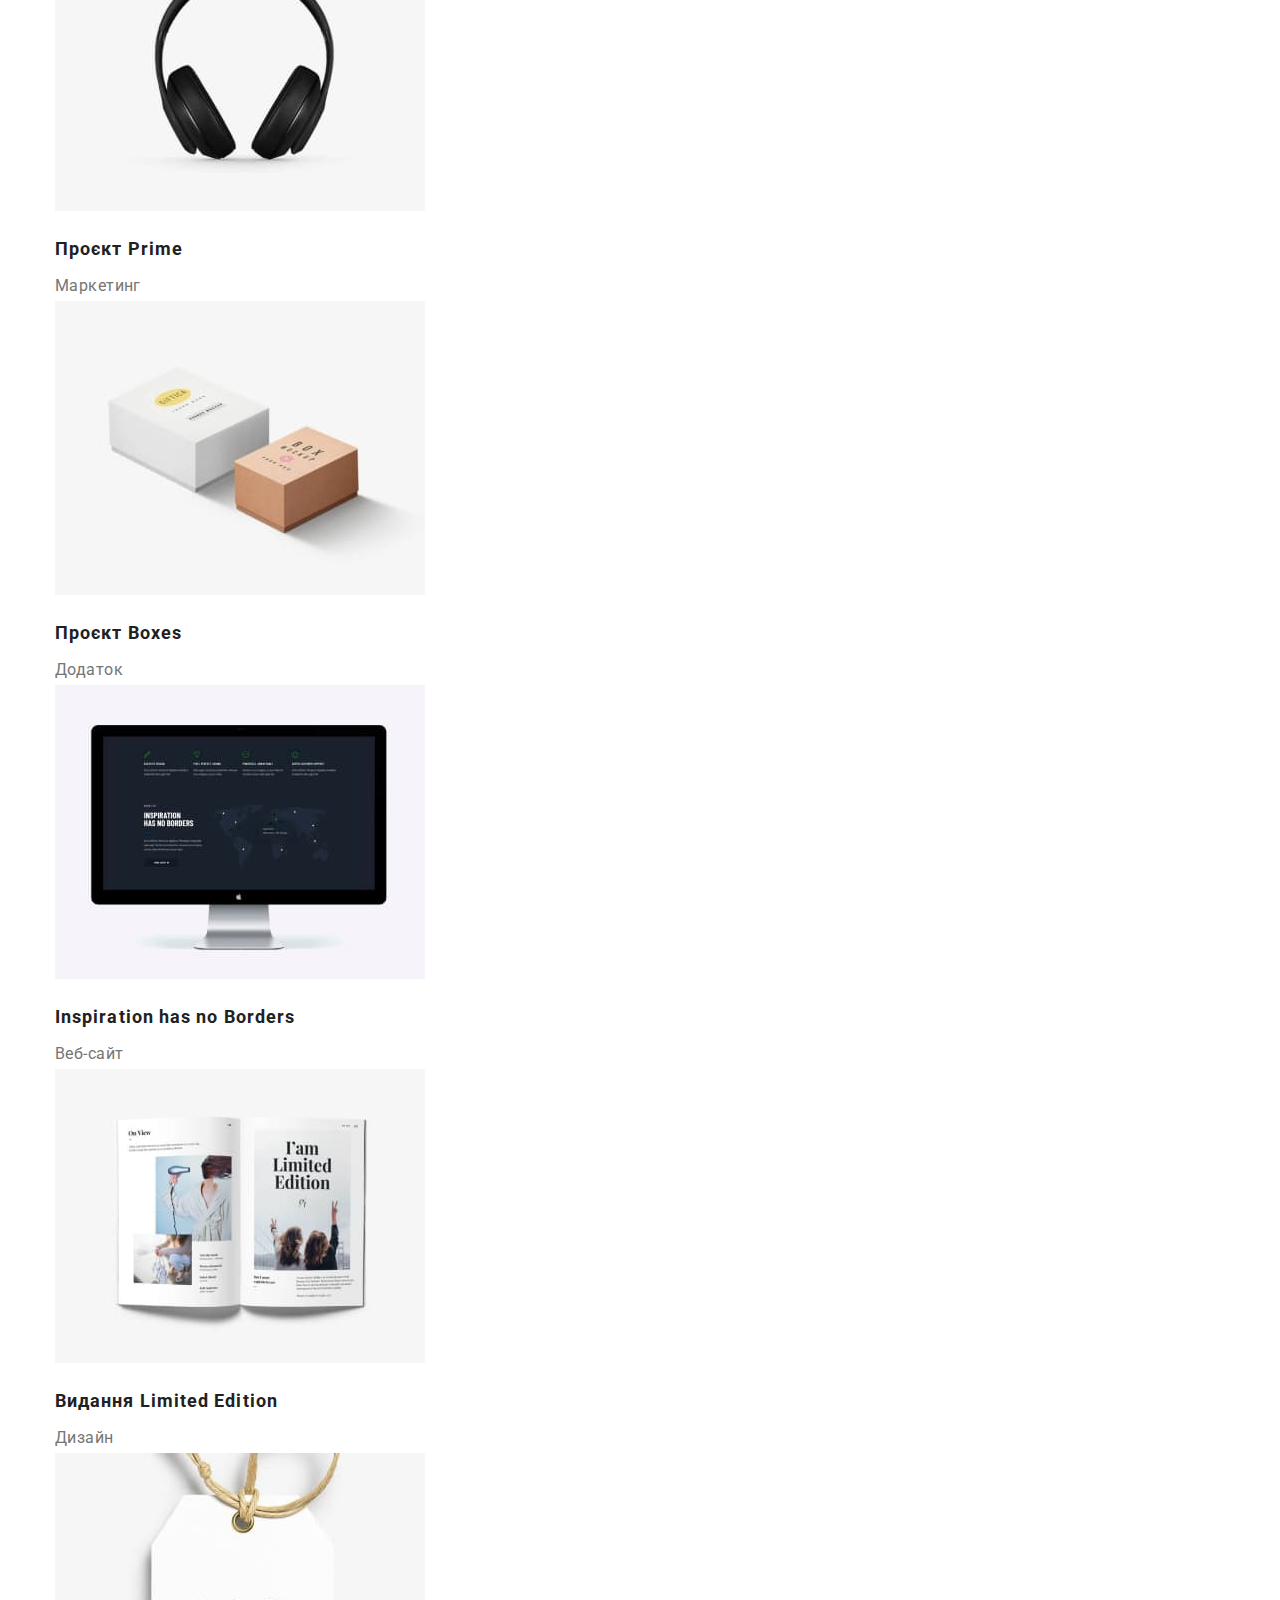
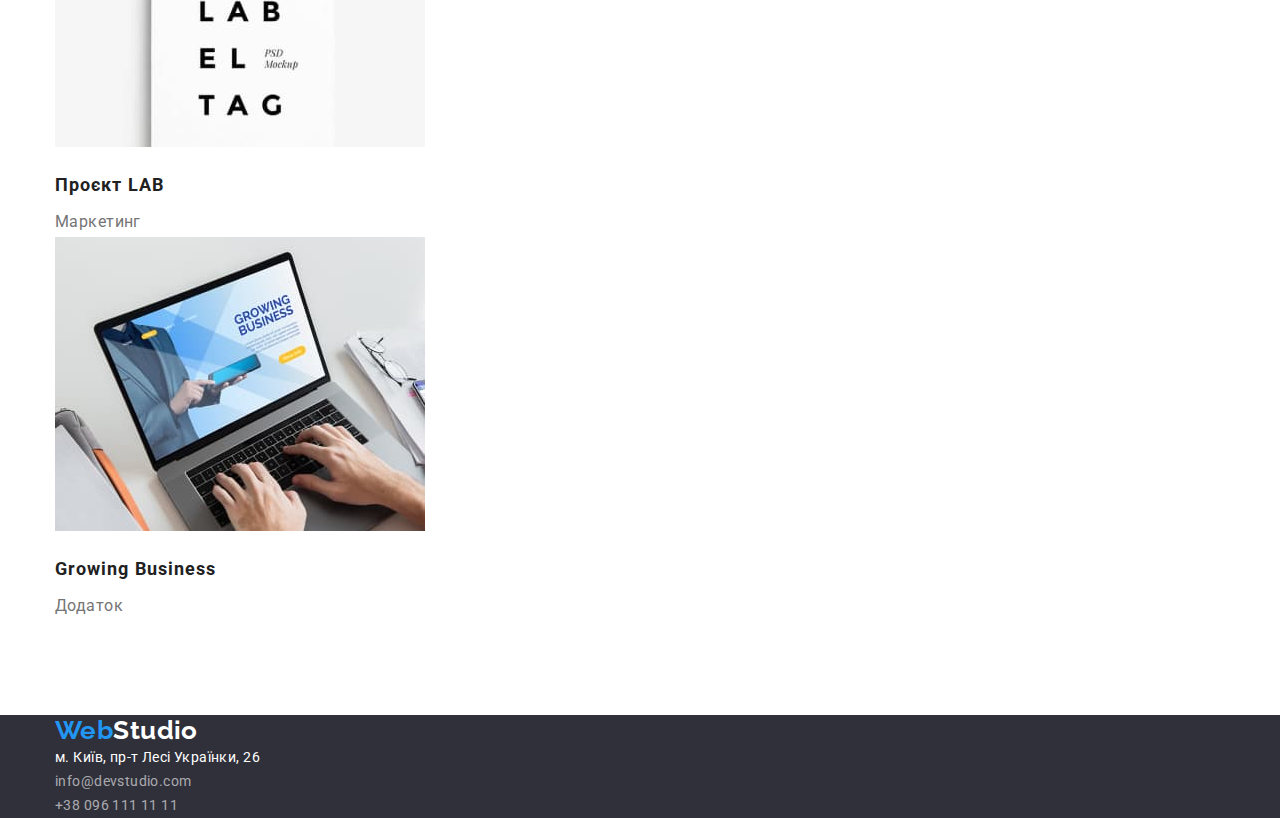
==== commit 512bec8d: "добавляет позиционирование хедера" ====
--- a/portfolio.html
+++ b/portfolio.html
@@ -9,19 +9,21 @@
       href="https://fonts.googleapis.com/css2?family=Raleway:wght@700&family=Roboto:wght@400;500;700;900&display=swap"
       rel="stylesheet"
     />
+    <link
+      rel="stylesheet"
+      href="https://cdnjs.cloudflare.com/ajax/libs/modern-normalize/1.1.0/modern-normalize.min.css"
+    />
     <link rel="stylesheet" href="./css/styles.css" />
   </head>
   <body>
     <!-- Хедер -->
     <header class="header">
-      <div class="container">
+      <div class="container flex-container">
         <nav class="navigation">
           <a href="./index.html" class="logo"><span class="accent">Web</span>Studio</a>
           <ul class="navigation-list list">
             <li class="navigation-link"><a href="./index.html" class="link">Студія</a></li>
-            <li class="navigation-link">
-              <a href="./portfolio.html" class="link current">Портфоліо</a>
-            </li>
+            <li class="navigation-link"><a href="./portfolio.html" class="link  current">Портфоліо</a></li>
             <li class="navigation-link"><a href="" class="link">Контакти</a></li>
           </ul>
         </nav>
--- a/css/styles.css
+++ b/css/styles.css
@@ -16,6 +16,7 @@
   --hero-background-color: #2f303a;
   --secondary-background-color: #f5f4fa;
   --adress-contacts-color: rgba(255, 255, 255, 0.6);
+  --header-border-color: #ececec;
 }
 
 /* УТІЛІТИ */
@@ -44,15 +45,15 @@
 
 .visually-hidden {
   position: absolute;
-    white-space: nowrap;
-    width: 1px;
-    height: 1px;
-    overflow: hidden;
-    border: 0;
-    padding: 0;
-    clip: rect(0 0 0 0);
-    clip-path: inset(50%);
-    margin: -1px;
+  white-space: nowrap;
+  width: 1px;
+  height: 1px;
+  overflow: hidden;
+  border: 0;
+  padding: 0;
+  clip: rect(0 0 0 0);
+  clip-path: inset(50%);
+  margin: -1px;
 }
 
 .image {
@@ -60,6 +61,53 @@
 }
 
 /* ---------------------------- */
+
+.list {
+  list-style: none;
+  margin: 0;
+  padding: 0;
+}
+
+.title {
+  font-size: 36px;
+  line-height: 1.17;
+  text-align: center;
+  color: var(--secondary-text-color);
+}
+
+.accent {
+  color: var(--accent-color);
+}
+
+.button {
+  font-family: inherit;
+  font-weight: 700;
+  font-size: 16px;
+  line-height: 1.88;
+  letter-spacing: 0.06em;
+  color: var(--page-white-color);
+
+  background-color: var(--accent-color);
+
+  cursor: pointer;
+
+  border: none;
+  border-radius: 4px;
+  padding: 10px 32px;
+  min-width: 73px;
+}
+
+/* хедер */
+
+.header {
+  border-bottom: 1px solid var(--header-border-color);
+}
+
+.flex-container {
+  display: flex;
+  align-items: center;
+  justify-content: space-between;
+}
 
 .logo {
   font-family: 'Raleway', sans-serif;
@@ -68,55 +116,43 @@
   line-height: 1.19;
   text-decoration: none;
   color: var(--logo-primary-color);
-}
-
-.list {
-  list-style: none;
-  margin: 0;
-  padding: 0;
-}
-
-.title {
-  font-size: 36px;
-  line-height: 1.17;
-  text-align: center;
-  color: var(--secondary-text-color);
-}
-
-.accent {
-  color: var(--accent-color);
-}
-
-.button {
-  font-family: inherit;
-  font-weight: 700;
-  font-size: 16px;
-  line-height: 1.88;
-  letter-spacing: 0.06em;
-  color: var(--page-white-color);
-
-  background-color: var(--accent-color);
-
-  cursor: pointer;
-
-  border: none;
-  border-radius: 4px;
-  padding: 10px 32px;
-  min-width: 73px;
-}
-
-/* хедер */
+  margin-right: 93px;
+}
+
+.navigation {
+  display: flex;
+  align-items: center;
+}
+
+.navigation-list {
+  display: flex;
+}
+
+.navigation-list .navigation-link + .navigation-link {
+  margin-left: 50px;
+}
 
 .navigation-list .link {
+  display: inline-block;
   font-weight: 500;
   line-height: 1.14;
   letter-spacing: 0.02em;
   color: var(--secondary-text-color);
+  padding-top: 32px;
+  padding-bottom: 32px;
 }
 
 .navigation-list .link:hover,
 .navigation-list .link:focus {
   color: var(--accent-color);
+}
+
+.contacts-list {
+  display: flex;
+}
+
+.contacts-list .contacts-item + .contacts-item {
+  margin-left: 50px;
 }
 
 .contacts-list .link {
@@ -125,6 +161,8 @@
   line-height: 1.14;
   letter-spacing: 0.02em;
   color: inherit;
+  padding-top: 32px;
+  padding-bottom: 32px;
 }
 
 .contacts-list .link:hover,
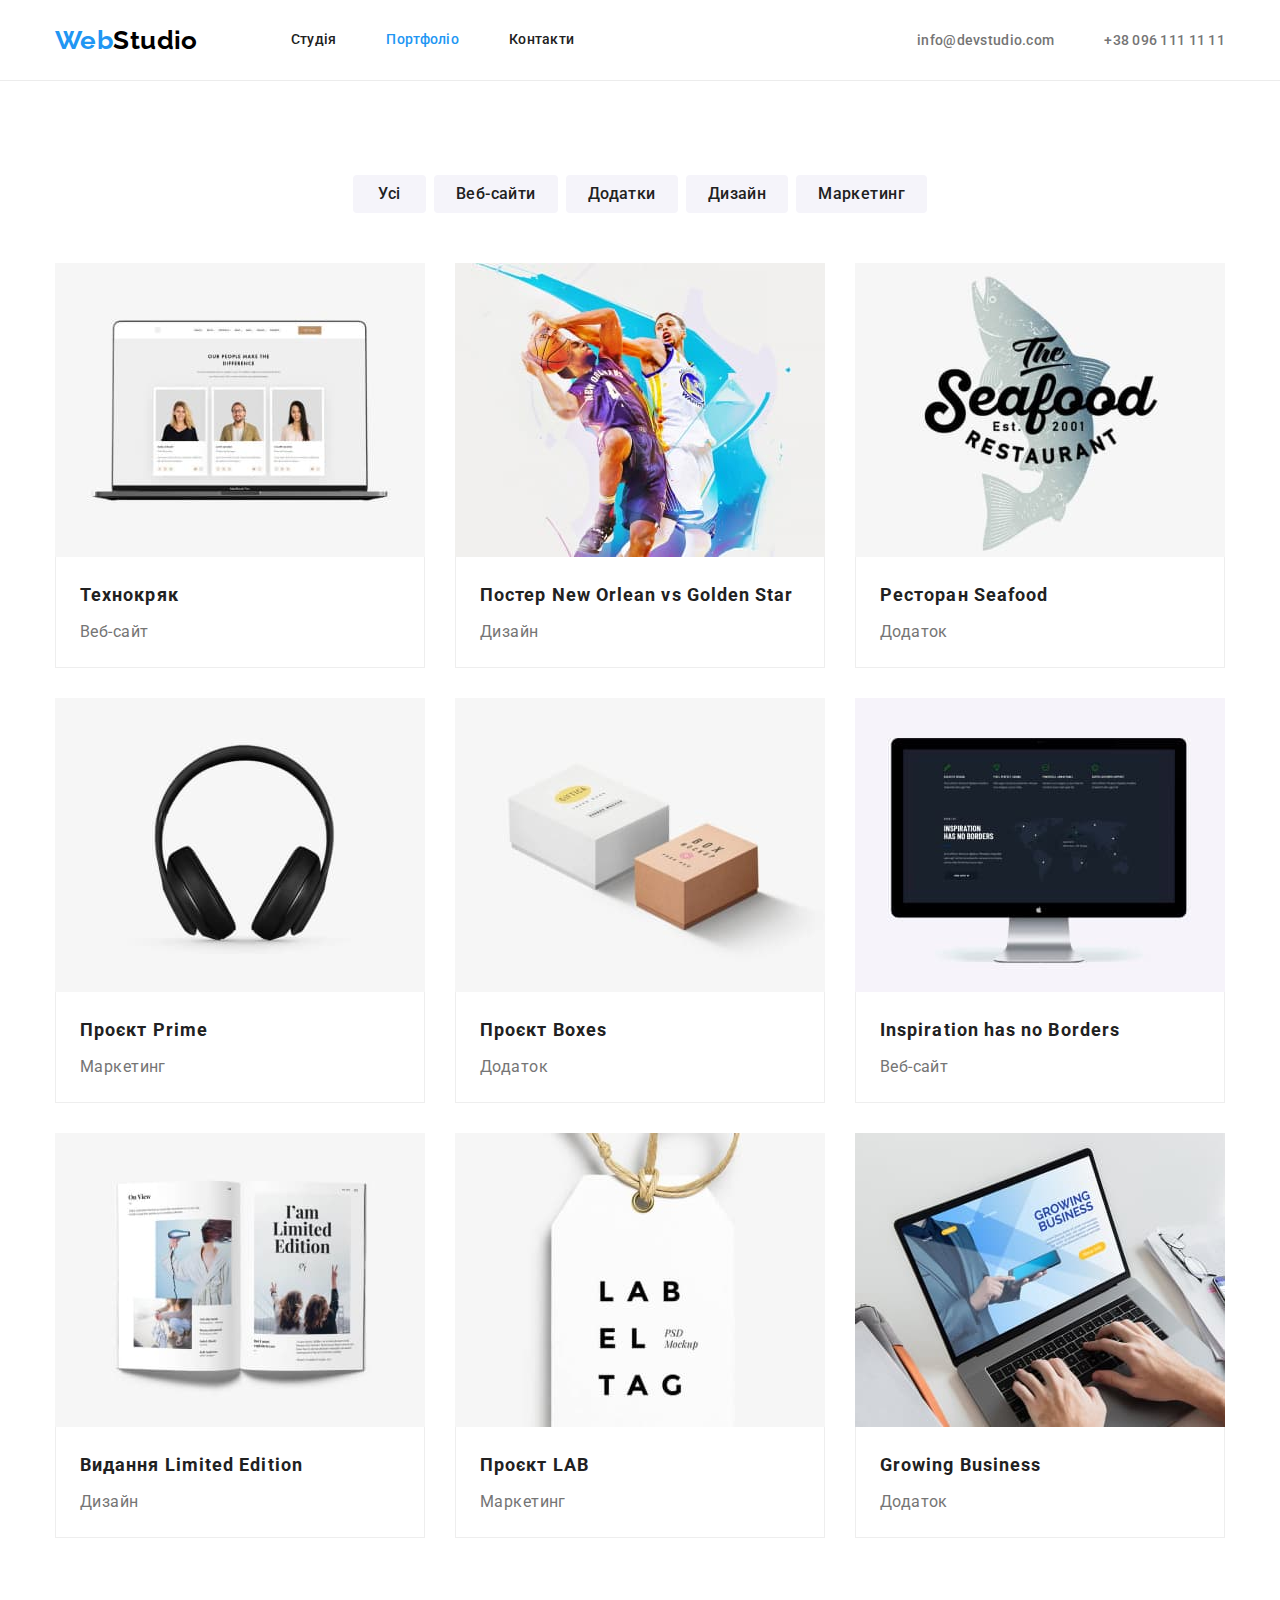
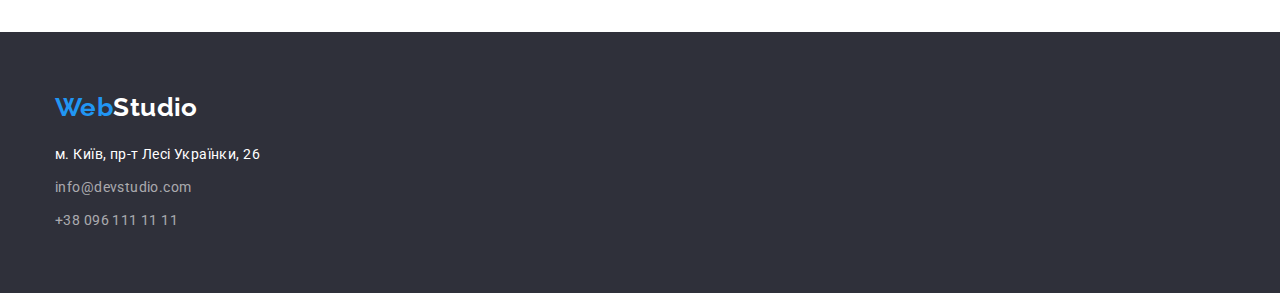
==== commit d07f93b2: "добавляет позиционирование страницы портфолио" ====
--- a/portfolio.html
+++ b/portfolio.html
@@ -23,7 +23,9 @@
           <a href="./index.html" class="logo"><span class="accent">Web</span>Studio</a>
           <ul class="navigation-list list">
             <li class="navigation-link"><a href="./index.html" class="link">Студія</a></li>
-            <li class="navigation-link"><a href="./portfolio.html" class="link  current">Портфоліо</a></li>
+            <li class="navigation-link">
+              <a href="./portfolio.html" class="link current">Портфоліо</a>
+            </li>
             <li class="navigation-link"><a href="" class="link">Контакти</a></li>
           </ul>
         </nav>
@@ -43,104 +45,122 @@
         <div class="container">
           <h1 class="gallery-title visually-hidden">Портфоліо</h1>
           <ul class="button-list list">
-            <li><button type="button" class="button">Усі</button></li>
-            <li><button type="button" class="button">Веб-сайти</button></li>
-            <li><button type="button" class="button">Додатки</button></li>
-            <li><button type="button" class="button">Дизайн</button></li>
-            <li><button type="button" class="button">Маркетинг</button></li>
+            <li class="button-item"><button type="button" class="button">Усі</button></li>
+            <li class="button-item"><button type="button" class="button">Веб-сайти</button></li>
+            <li class="button-item"><button type="button" class="button">Додатки</button></li>
+            <li class="button-item"><button type="button" class="button">Дизайн</button></li>
+            <li class="button-item"><button type="button" class="button">Маркетинг</button></li>
           </ul>
           <ul class="gallery-list list">
-            <li>
+            <li class="gallery-card">
               <img
                 src="./images/portfolio-gallery-1.jpg"
                 alt="ноутбук на якому включений сайт"
                 width="370"
                 class="image"
               />
-              <h2 class="gallery-subtitle">Технокряк</h2>
-              <p class="gallery-text">Веб-сайт</p>
+              <div class="card-footer">
+                <h2 class="gallery-subtitle">Технокряк</h2>
+                <p class="gallery-text">Веб-сайт</p>
+              </div>
             </li>
-            <li>
+            <li class="gallery-card">
               <img
                 src="./images/portfolio-gallery-2.jpg"
                 alt="два баскетболіста борються за м'яч"
                 width="370"
                 class="image"
               />
-              <h2 class="gallery-subtitle">
-                Постер <span lang="en">New Orlean vs Golden Star</span>
-              </h2>
-              <p class="gallery-text">Дизайн</p>
+              <div class="card-footer">
+                <h2 class="gallery-subtitle">
+                  Постер <span lang="en">New Orlean vs Golden Star</span>
+                </h2>
+                <p class="gallery-text">Дизайн</p>
+              </div>
             </li>
-            <li>
+            <li class="gallery-card">
               <img
                 src="./images/portfolio-gallery-3.jpg"
                 alt="риба з лого ресторану сі фуд"
                 width="370"
                 class="image"
               />
-              <h2 class="gallery-subtitle">Ресторан <span lang="en">Seafood</span></h2>
-              <p class="gallery-text">Додаток</p>
+              <div class="card-footer">
+                <h2 class="gallery-subtitle">Ресторан <span lang="en">Seafood</span></h2>
+                <p class="gallery-text">Додаток</p>
+              </div>
             </li>
-            <li>
+            <li class="gallery-card">
               <img
                 src="./images/portfolio-gallery-4.jpg"
                 alt="чорні навушники"
                 width="370"
                 class="image"
               />
-              <h2 class="gallery-subtitle">Проєкт <span lang="en">Prime</span></h2>
-              <p class="gallery-text">Маркетинг</p>
+              <div class="card-footer">
+                <h2 class="gallery-subtitle">Проєкт <span lang="en">Prime</span></h2>
+                <p class="gallery-text">Маркетинг</p>
+              </div>
             </li>
-            <li>
+            <li class="gallery-card">
               <img
                 src="./images/portfolio-gallery-5.jpg"
                 alt="біла та коричнева коробки"
                 width="370"
                 class="image"
               />
-              <h2 class="gallery-subtitle">Проєкт <span lang="en">Boxes</span></h2>
-              <p class="gallery-text">Додаток</p>
+              <div class="card-footer">
+                <h2 class="gallery-subtitle">Проєкт <span lang="en">Boxes</span></h2>
+                <p class="gallery-text">Додаток</p>
+              </div>
             </li>
-            <li>
+            <li class="gallery-card">
               <img
                 src="./images/portfolio-gallery-6.jpg"
                 alt="екран комп'ютера з включеним сайтом"
                 width="370"
                 class="image"
               />
-              <h2 class="gallery-subtitle" lang="en">Inspiration has no Borders</h2>
-              <p class="gallery-text">Веб-сайт</p>
+              <div class="card-footer">
+                <h2 class="gallery-subtitle" lang="en">Inspiration has no Borders</h2>
+                <p class="gallery-text">Веб-сайт</p>
+              </div>
             </li>
-            <li>
+            <li class="gallery-card">
               <img
                 src="./images/portfolio-gallery-7.jpg"
                 alt="журнал с картинками та заголовком лімітед едішн"
                 width="370"
                 class="image"
               />
-              <h2 class="gallery-subtitle">Видання <span lang="en">Limited Edition</span></h2>
-              <p class="gallery-text">Дизайн</p>
+              <div class="card-footer">
+                <h2 class="gallery-subtitle">Видання <span lang="en">Limited Edition</span></h2>
+                <p class="gallery-text">Дизайн</p>
+              </div>
             </li>
-            <li>
+            <li class="gallery-card">
               <img
                 src="./images/portfolio-gallery-8.jpg"
                 alt="біла етикетка з надписом лейбл тег"
                 width="370"
                 class="image"
               />
-              <h2 class="gallery-subtitle">Проєкт <span lang="en">LAB</span></h2>
-              <p class="gallery-text">Маркетинг</p>
+              <div class="card-footer">
+                <h2 class="gallery-subtitle">Проєкт <span lang="en">LAB</span></h2>
+                <p class="gallery-text">Маркетинг</p>
+              </div>
             </li>
-            <li>
+            <li class="gallery-card">
               <img
                 src="./images/portfolio-gallery-9.jpg"
                 alt="людина працює з додатком гроуін бізнесс на ноутбуці"
                 width="370"
                 class="image"
               />
-              <h2 class="gallery-subtitle" lang="en">Growing Business</h2>
-              <p class="gallery-text">Додаток</p>
+              <div class="card-footer">
+                <h2 class="gallery-subtitle" lang="en">Growing Business</h2>
+                <p class="gallery-text">Додаток</p>
+              </div>
             </li>
           </ul>
         </div>
--- a/css/styles.css
+++ b/css/styles.css
@@ -11,12 +11,14 @@
   --primary-text-color: #757575;
   --secondary-text-color: #212121;
   --accent-color: #2196f3;
+  --button-hover-color: #188ce8;
   --logo-primary-color: #000000;
   --page-white-color: #ffffff;
   --hero-background-color: #2f303a;
   --secondary-background-color: #f5f4fa;
   --adress-contacts-color: rgba(255, 255, 255, 0.6);
   --header-border-color: #ececec;
+  --gallery-border-color: #eeeeee;
 }
 
 /* УТІЛІТИ */
@@ -200,8 +202,14 @@
   color: var(--page-white-color);
 
   background-color: var(--accent-color);
+  box-shadow: 0px 4px 4px rgba(0, 0, 0, 0.15);
 
   cursor: pointer;
+}
+
+.hero .button:hover,
+.hero .button:focus {
+  background-color: var(--button-hover-color);
 }
 
 /* Секція наші переваги */
@@ -209,6 +217,18 @@
 .features {
   padding-top: 94px;
   padding-bottom: 94px;
+}
+
+.features-list {
+  display: flex;
+}
+
+.features-list .features-item {
+  width: calc((100% - 30px * 3) / 4);
+}
+
+.features-list .features-item + .features-item {
+  margin-left: 30px;
 }
 
 .features-subtitle {
@@ -237,6 +257,14 @@
   margin-bottom: 50px;
 }
 
+.services-list {
+  display: flex;
+}
+
+.services-list .services-item + .services-item {
+  margin-left: 30px;
+}
+
 .services-image {
   display: block;
 }
@@ -245,6 +273,8 @@
 
 .team {
   background-color: var(--secondary-background-color);
+  padding-top: 94px;
+  padding-bottom: 94px;
 }
 
 .team-title {
@@ -252,8 +282,25 @@
   margin-bottom: 50px;
 }
 
-.team .image {
-  margin-bottom: 30px;
+.team-list {
+  display: flex;
+}
+.team-list .team-card + .team-card {
+  margin-left: 30px;
+}
+
+.team-card {
+  width: calc((100% - (30 * 3)) / 4);
+  box-shadow: 0px 1px 3px rgba(0, 0, 0, 0.12), 0px 1px 1px rgba(0, 0, 0, 0.14),
+    0px 2px 1px rgba(0, 0, 0, 0.2);
+}
+
+.team-card .card-footer {
+  padding-top: 30px;
+  padding-bottom: 30px;
+
+  background-color: var(--page-white-color);
+  border-radius: 0 0 4px 4px;
 }
 
 .team-subtitle {
@@ -278,10 +325,15 @@
 
 .footer {
   background-color: var(--hero-background-color);
+  padding-top: 60px;
+  padding-bottom: 60px;
 }
 
 .footer .logo {
-  color: var(--page-white-color);
+  display: inline-block;
+  color: var(--page-white-color);
+  margin-bottom: 20px;
+  margin-right: 0;
 }
 
 .adress .link {
@@ -308,6 +360,10 @@
   color: var(--accent-color);
 }
 
+.adress-list .adress-item + .adress-item {
+  margin-top: 9px;
+}
+
 /* сторінка портфоліо */
 
 /* Основний контент сторінки портфоліо */
@@ -315,6 +371,16 @@
 .gallery {
   padding-top: 94px;
   padding-bottom: 94px;
+}
+
+.button-list {
+  display: flex;
+  justify-content: center;
+  margin-bottom: 50px;
+}
+
+.button-list .button-item + .button-item {
+  margin-left: 8px;
 }
 
 .gallery .button {
@@ -328,14 +394,36 @@
   padding: 6px 22px;
 }
 
-.gallery .image {
-  margin-bottom: 20px;
+.gallery-list {
+  display: flex;
+  flex-wrap: wrap;
+}
+
+.gallery-card {
+  width: calc((100% - (30px * 2)) / 3);
+}
+
+.gallery-card:not(:nth-child(3n)) {
+  margin-right: 30px;
+}
+
+.gallery-card:not(:nth-last-child(-n + 3)) {
+  margin-bottom: 30px;
+}
+
+.gallery .card-footer {
+  padding: 20px 24px;
+  border-right: 1px solid var(--gallery-border-color);
+  border-bottom: 1px solid var(--gallery-border-color);
+  border-left: 1px solid var(--gallery-border-color);
 }
 
 .gallery .button:hover,
 .gallery .button:focus {
   background-color: var(--accent-color);
   color: var(--page-white-color);
+  box-shadow: 0px 3px 1px rgba(0, 0, 0, 0.1), 0px 1px 2px rgba(0, 0, 0, 0.08),
+    0px 2px 2px rgba(0, 0, 0, 0.12);
 }
 
 .gallery-subtitle {
